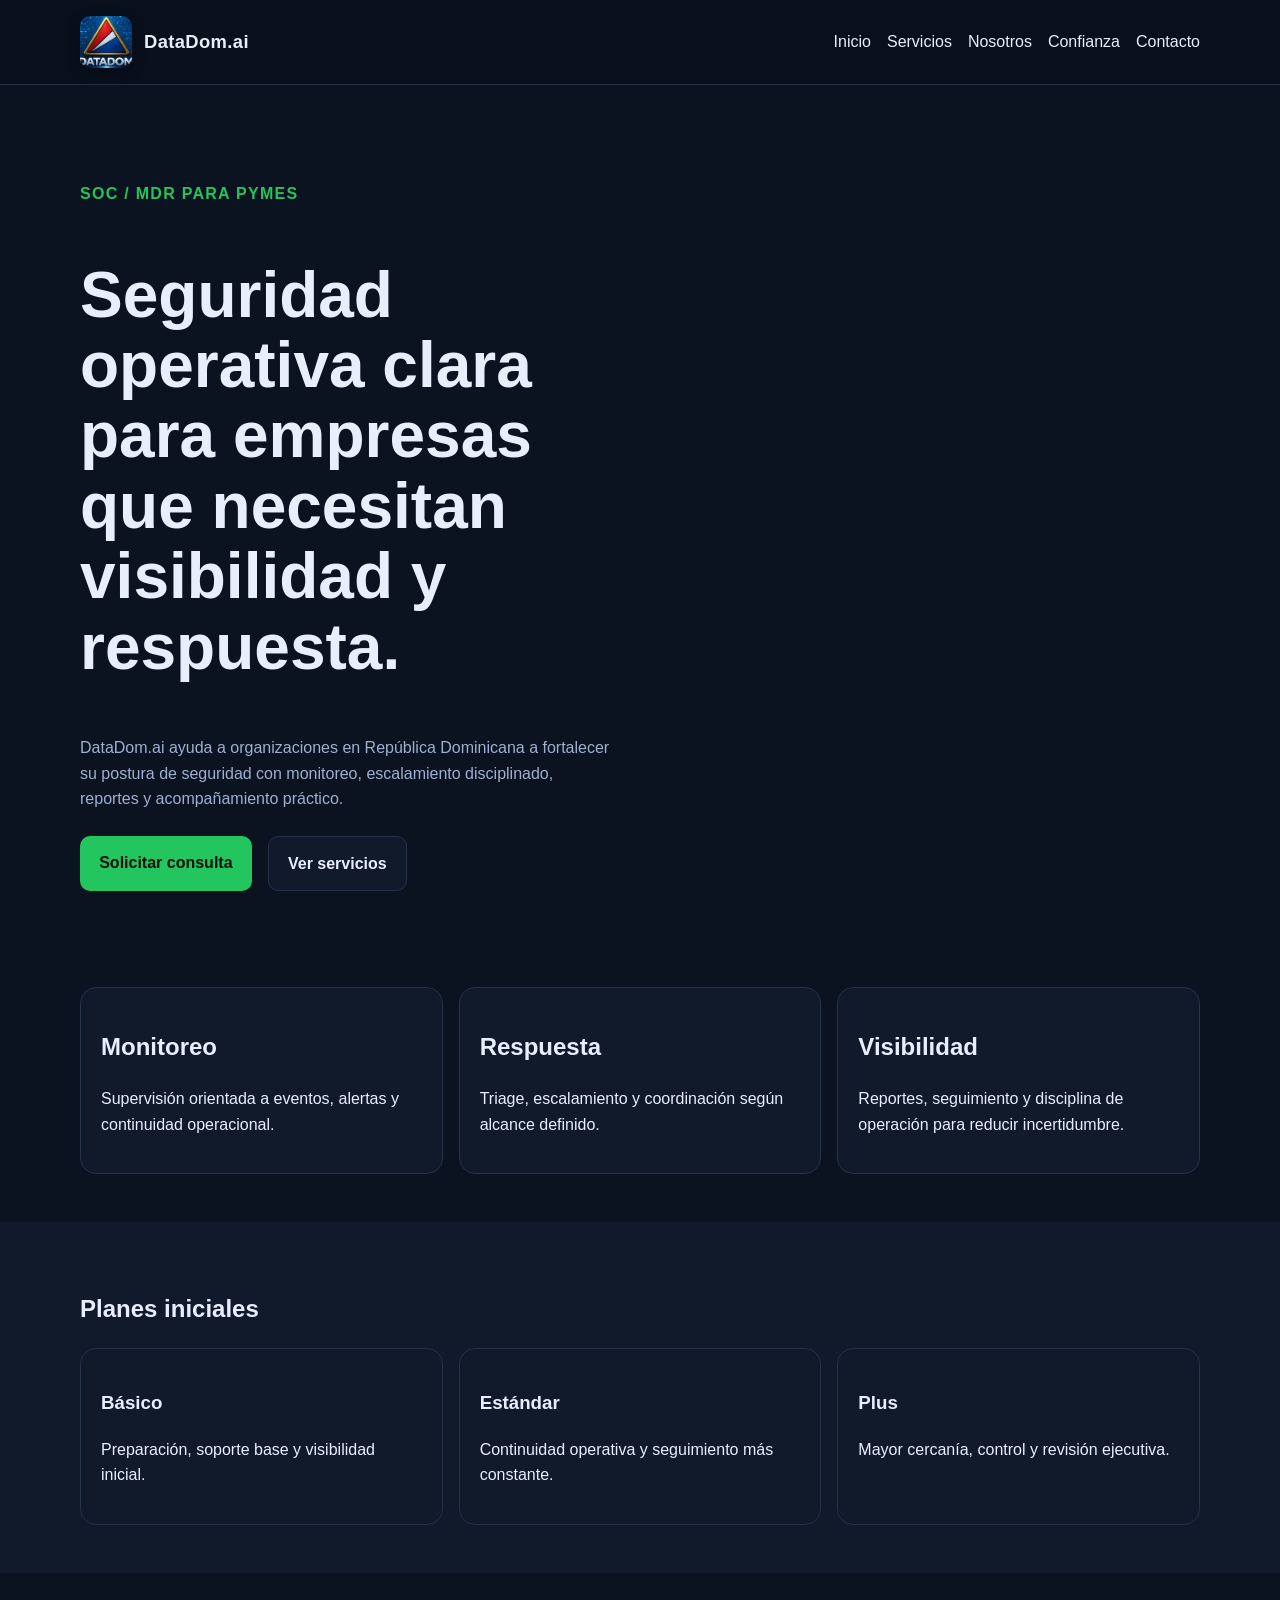
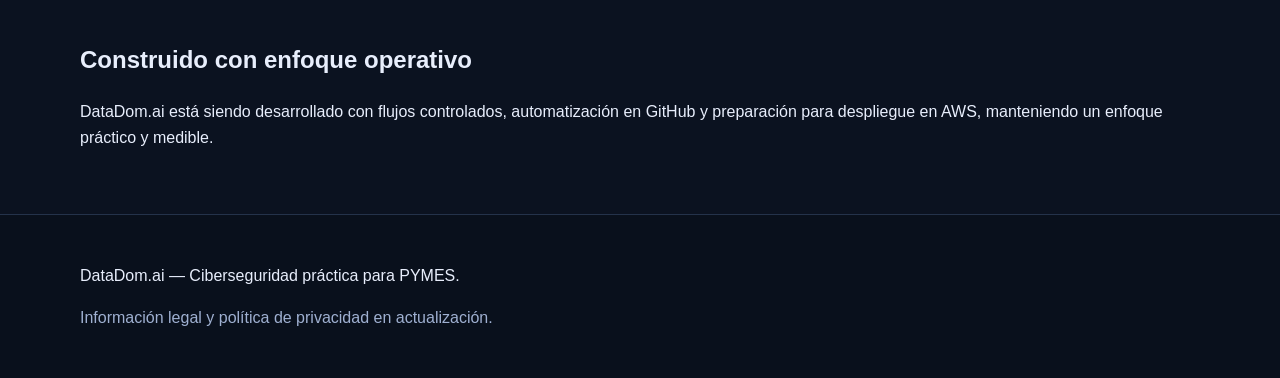
==== index.html @ 57d5d711 "feat: add DataDom branding assets" ====
﻿<!doctype html>
<html lang="es">
<head>
  <meta charset="utf-8">
  <meta name="viewport" content="width=device-width, initial-scale=1">
  <title>DataDom.ai | SOC y MDR para PYMES en República Dominicana</title>
  <meta name="description" content="DataDom.ai ayuda a PYMES en República Dominicana con monitoreo, respuesta, visibilidad y acompañamiento práctico en ciberseguridad.">
  <link rel="stylesheet" href="./assets/css/style.css">
  <link rel="icon" type="image/x-icon" href="./assets/img/favicon.ico">
  <link rel="icon" type="image/png" sizes="32x32" href="./assets/img/favicon-32x32.png">
  <link rel="apple-touch-icon" href="./assets/img/apple-touch-icon.png">
</head>
<body>
  <header class="site-header">
    <div class="container nav">
      <a class="brand-wrap" href="./index.html"><img src="./assets/img/datadom-logo.png" alt="DataDom logo" class="brand-logo"><span class="brand-text">DataDom.ai</span></a>
      <nav>
        <a href="./index.html">Inicio</a>
        <a href="./services.html">Servicios</a>
        <a href="./about.html">Nosotros</a>
        <a href="./trust.html">Confianza</a>
        <a href="./contact.html">Contacto</a>
      </nav>
    </div>
  </header>

  <main>
    <section class="hero">
      <div class="container">
        <p class="eyebrow">SOC / MDR para PYMES</p>
        <h1>Seguridad operativa clara para empresas que necesitan visibilidad y respuesta.</h1>
        <p class="lead">DataDom.ai ayuda a organizaciones en República Dominicana a fortalecer su postura de seguridad con monitoreo, escalamiento disciplinado, reportes y acompañamiento práctico.</p>
        <div class="cta-row">
          <a class="btn btn-primary" href="./contact.html">Solicitar consulta</a>
          <a class="btn btn-secondary" href="./services.html">Ver servicios</a>
        </div>
      </div>
    </section>

    <section class="section">
      <div class="container grid-3">
        <div class="card">
          <h2>Monitoreo</h2>
          <p>Supervisión orientada a eventos, alertas y continuidad operacional.</p>
        </div>
        <div class="card">
          <h2>Respuesta</h2>
          <p>Triage, escalamiento y coordinación según alcance definido.</p>
        </div>
        <div class="card">
          <h2>Visibilidad</h2>
          <p>Reportes, seguimiento y disciplina de operación para reducir incertidumbre.</p>
        </div>
      </div>
    </section>

    <section class="section alt">
      <div class="container">
        <h2>Planes iniciales</h2>
        <div class="grid-3">
          <div class="card">
            <h3>Básico</h3>
            <p>Preparación, soporte base y visibilidad inicial.</p>
          </div>
          <div class="card">
            <h3>Estándar</h3>
            <p>Continuidad operativa y seguimiento más constante.</p>
          </div>
          <div class="card">
            <h3>Plus</h3>
            <p>Mayor cercanía, control y revisión ejecutiva.</p>
          </div>
        </div>
      </div>
    </section>

    <section class="section">
      <div class="container">
        <h2>Construido con enfoque operativo</h2>
        <p>DataDom.ai está siendo desarrollado con flujos controlados, automatización en GitHub y preparación para despliegue en AWS, manteniendo un enfoque práctico y medible.</p>
      </div>
    </section>
  </main>

  <footer class="site-footer">
    <div class="container">
      <p>DataDom.ai — Ciberseguridad práctica para PYMES.</p>
      <p class="muted">Información legal y política de privacidad en actualización.</p>
    </div>
  </footer>
</body>
</html>
---- assets/css/style.css ----
﻿:root {
  --bg: #0b1220;
  --surface: #111a2b;
  --surface-2: #162238;
  --text: #e8eefc;
  --muted: #9fb0d1;
  --primary: #22c55e;
  --primary-dark: #16a34a;
  --border: #24324a;
  --max: 1120px;
}

* { box-sizing: border-box; }
body {
  margin: 0;
  font-family: Segoe UI, Arial, sans-serif;
  background: var(--bg);
  color: var(--text);
  line-height: 1.6;
}
a { color: inherit; text-decoration: none; }
.container { width: min(100% - 2rem, var(--max)); margin: 0 auto; }
.site-header, .site-footer { background: #09101c; border-bottom: 1px solid var(--border); }
.site-footer { border-top: 1px solid var(--border); border-bottom: 0; padding: 2rem 0; }
.nav {
  display: flex;
  justify-content: space-between;
  align-items: center;
  padding: 1rem 0;
  gap: 1rem;
}
.nav nav { display: flex; gap: 1rem; flex-wrap: wrap; }
.brand { font-weight: 700; font-size: 1.2rem; }
.hero { padding: 5rem 0 3rem; }
.eyebrow { color: var(--primary); font-weight: 700; text-transform: uppercase; letter-spacing: .08em; }
h1 { font-size: clamp(2rem, 5vw, 4rem); line-height: 1.1; max-width: 14ch; }
.lead { max-width: 60ch; color: var(--muted); }
.section { padding: 3rem 0; }
.alt { background: var(--surface); }
.grid-3 {
  display: grid;
  grid-template-columns: repeat(3, minmax(0, 1fr));
  gap: 1rem;
}
.card {
  background: var(--surface);
  border: 1px solid var(--border);
  border-radius: 16px;
  padding: 1.25rem;
}
.cta-row { display: flex; gap: 1rem; margin-top: 1.5rem; flex-wrap: wrap; }
.btn {
  display: inline-block;
  padding: .85rem 1.2rem;
  border-radius: 10px;
  font-weight: 600;
}
.btn-primary { background: var(--primary); color: #08110a; }
.btn-primary:hover { background: var(--primary-dark); }
.btn-secondary { border: 1px solid var(--border); background: var(--surface); }
.muted { color: var(--muted); }

@media (max-width: 800px) {
  .grid-3 { grid-template-columns: 1fr; }
  .nav { flex-direction: column; align-items: flex-start; }
}

.brand-wrap {
  display: flex;
  align-items: center;
  gap: .75rem;
}

.brand-logo {
  width: 52px;
  height: 52px;
  object-fit: cover;
  border-radius: 10px;
  box-shadow: 0 4px 14px rgba(0,0,0,.25);
}

.brand-text {
  font-weight: 800;
  font-size: 1.15rem;
  letter-spacing: .02em;
}
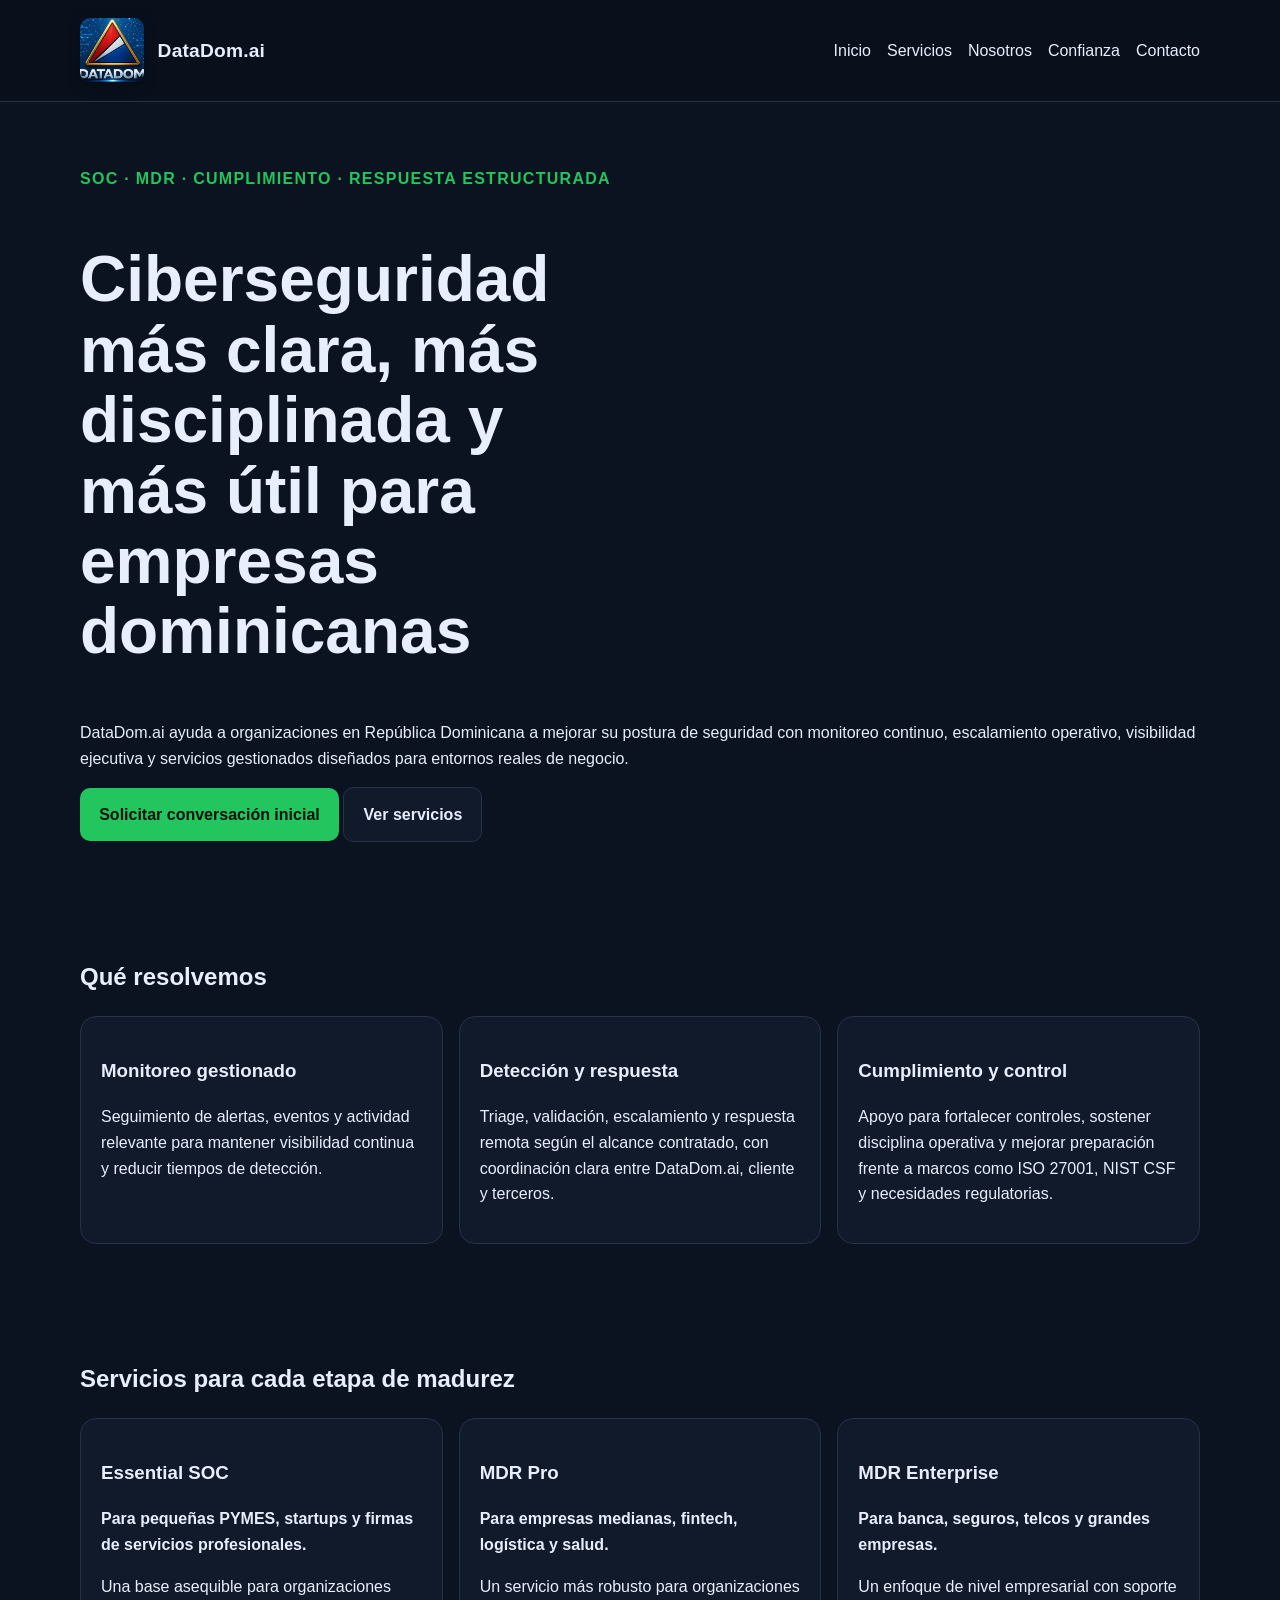
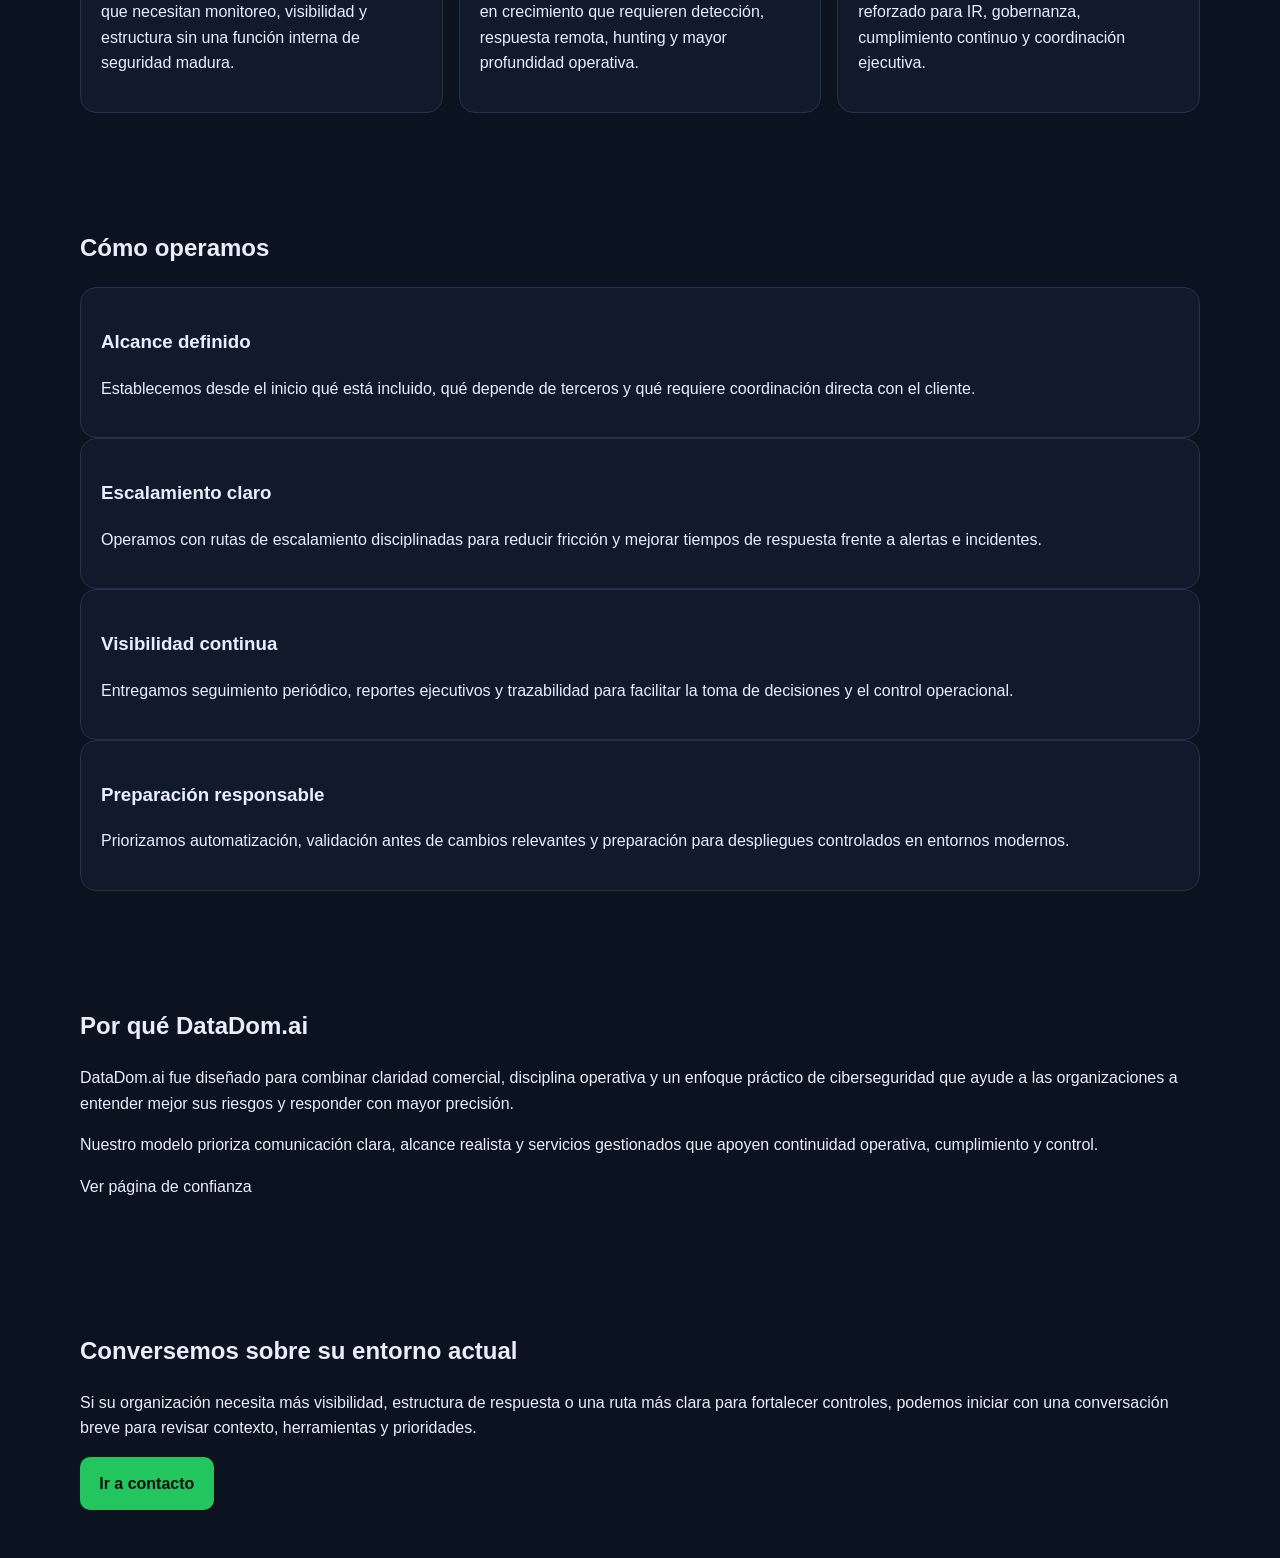
==== commit 5c62c7be: "content: reorganize home page for conversion" ====
--- a/index.html
+++ b/index.html
@@ -1,19 +1,22 @@
-﻿<!doctype html>
+﻿<!DOCTYPE html>
 <html lang="es">
 <head>
-  <meta charset="utf-8">
-  <meta name="viewport" content="width=device-width, initial-scale=1">
-  <title>DataDom.ai | SOC y MDR para PYMES en República Dominicana</title>
-  <meta name="description" content="DataDom.ai ayuda a PYMES en República Dominicana con monitoreo, respuesta, visibilidad y acompañamiento práctico en ciberseguridad.">
-  <link rel="stylesheet" href="./assets/css/style.css">
-  <link rel="icon" type="image/x-icon" href="./assets/img/favicon.ico">
-  <link rel="icon" type="image/png" sizes="32x32" href="./assets/img/favicon-32x32.png">
-  <link rel="apple-touch-icon" href="./assets/img/apple-touch-icon.png">
+  <meta charset="UTF-8" />
+  <meta name="viewport" content="width=device-width, initial-scale=1.0" />
+  <title>DataDom.ai | SOC y MDR para empresas en República Dominicana</title>
+  <meta name="description" content="DataDom.ai ofrece servicios gestionados de ciberseguridad para organizaciones en República Dominicana: monitoreo, MDR, cumplimiento y respuesta estructurada." />
+  <link rel="stylesheet" href="./assets/css/style.css" />
+  <link rel="icon" type="image/x-icon" href="./assets/img/favicon.ico" />
+  <link rel="icon" type="image/png" sizes="32x32" href="./assets/img/favicon-32x32.png" />
+  <link rel="apple-touch-icon" href="./assets/img/apple-touch-icon.png" />
 </head>
 <body>
   <header class="site-header">
     <div class="container nav">
-      <a class="brand-wrap" href="./index.html"><img src="./assets/img/datadom-logo.png" alt="DataDom logo" class="brand-logo"><span class="brand-text">DataDom.ai</span></a>
+      <a class="brand-wrap" href="./index.html">
+        <img src="./assets/img/datadom-logo.png" alt="DataDom.ai logo" class="brand-logo" />
+        <span class="brand-text">DataDom.ai</span>
+      </a>
       <nav>
         <a href="./index.html">Inicio</a>
         <a href="./services.html">Servicios</a>
@@ -25,71 +28,155 @@
   </header>
 
   <main>
-    <section class="hero">
+    <section class="section hero">
       <div class="container">
-        <p class="eyebrow">SOC / MDR para PYMES</p>
-        <h1>Seguridad operativa clara para empresas que necesitan visibilidad y respuesta.</h1>
-        <p class="lead">DataDom.ai ayuda a organizaciones en República Dominicana a fortalecer su postura de seguridad con monitoreo, escalamiento disciplinado, reportes y acompañamiento práctico.</p>
-        <div class="cta-row">
-          <a class="btn btn-primary" href="./contact.html">Solicitar consulta</a>
+        <p class="eyebrow">SOC · MDR · Cumplimiento · Respuesta estructurada</p>
+        <h1>Ciberseguridad más clara, más disciplinada y más útil para empresas dominicanas</h1>
+        <p class="hero-copy">
+          DataDom.ai ayuda a organizaciones en República Dominicana a mejorar su postura de seguridad
+          con monitoreo continuo, escalamiento operativo, visibilidad ejecutiva y servicios gestionados
+          diseñados para entornos reales de negocio.
+        </p>
+        <div class="hero-actions">
+          <a class="btn btn-primary" href="./contact.html">Solicitar conversación inicial</a>
           <a class="btn btn-secondary" href="./services.html">Ver servicios</a>
         </div>
       </div>
     </section>
 
     <section class="section">
-      <div class="container grid-3">
-        <div class="card">
-          <h2>Monitoreo</h2>
-          <p>Supervisión orientada a eventos, alertas y continuidad operacional.</p>
-        </div>
-        <div class="card">
-          <h2>Respuesta</h2>
-          <p>Triage, escalamiento y coordinación según alcance definido.</p>
-        </div>
-        <div class="card">
-          <h2>Visibilidad</h2>
-          <p>Reportes, seguimiento y disciplina de operación para reducir incertidumbre.</p>
+      <div class="container">
+        <h2>Qué resolvemos</h2>
+        <div class="grid-3">
+          <article class="card">
+            <h3>Monitoreo gestionado</h3>
+            <p>
+              Seguimiento de alertas, eventos y actividad relevante para mantener visibilidad
+              continua y reducir tiempos de detección.
+            </p>
+          </article>
+
+          <article class="card">
+            <h3>Detección y respuesta</h3>
+            <p>
+              Triage, validación, escalamiento y respuesta remota según el alcance contratado,
+              con coordinación clara entre DataDom.ai, cliente y terceros.
+            </p>
+          </article>
+
+          <article class="card">
+            <h3>Cumplimiento y control</h3>
+            <p>
+              Apoyo para fortalecer controles, sostener disciplina operativa y mejorar preparación
+              frente a marcos como ISO 27001, NIST CSF y necesidades regulatorias.
+            </p>
+          </article>
         </div>
       </div>
     </section>
 
-    <section class="section alt">
+    <section class="section section-alt">
       <div class="container">
-        <h2>Planes iniciales</h2>
+        <h2>Servicios para cada etapa de madurez</h2>
         <div class="grid-3">
-          <div class="card">
-            <h3>Básico</h3>
-            <p>Preparación, soporte base y visibilidad inicial.</p>
-          </div>
-          <div class="card">
-            <h3>Estándar</h3>
-            <p>Continuidad operativa y seguimiento más constante.</p>
-          </div>
-          <div class="card">
-            <h3>Plus</h3>
-            <p>Mayor cercanía, control y revisión ejecutiva.</p>
-          </div>
+          <article class="card">
+            <h3>Essential SOC</h3>
+            <p><strong>Para pequeñas PYMES, startups y firmas de servicios profesionales.</strong></p>
+            <p>
+              Una base asequible para organizaciones que necesitan monitoreo, visibilidad y
+              estructura sin una función interna de seguridad madura.
+            </p>
+          </article>
+
+          <article class="card featured">
+            <h3>MDR Pro</h3>
+            <p><strong>Para empresas medianas, fintech, logística y salud.</strong></p>
+            <p>
+              Un servicio más robusto para organizaciones en crecimiento que requieren detección,
+              respuesta remota, hunting y mayor profundidad operativa.
+            </p>
+          </article>
+
+          <article class="card">
+            <h3>MDR Enterprise</h3>
+            <p><strong>Para banca, seguros, telcos y grandes empresas.</strong></p>
+            <p>
+              Un enfoque de nivel empresarial con soporte reforzado para IR, gobernanza,
+              cumplimiento continuo y coordinación ejecutiva.
+            </p>
+          </article>
         </div>
       </div>
     </section>
 
     <section class="section">
       <div class="container">
-        <h2>Construido con enfoque operativo</h2>
-        <p>DataDom.ai está siendo desarrollado con flujos controlados, automatización en GitHub y preparación para despliegue en AWS, manteniendo un enfoque práctico y medible.</p>
+        <h2>Cómo operamos</h2>
+        <div class="grid-2">
+          <article class="card">
+            <h3>Alcance definido</h3>
+            <p>
+              Establecemos desde el inicio qué está incluido, qué depende de terceros y qué requiere
+              coordinación directa con el cliente.
+            </p>
+          </article>
+
+          <article class="card">
+            <h3>Escalamiento claro</h3>
+            <p>
+              Operamos con rutas de escalamiento disciplinadas para reducir fricción y mejorar tiempos
+              de respuesta frente a alertas e incidentes.
+            </p>
+          </article>
+
+          <article class="card">
+            <h3>Visibilidad continua</h3>
+            <p>
+              Entregamos seguimiento periódico, reportes ejecutivos y trazabilidad para facilitar la
+              toma de decisiones y el control operacional.
+            </p>
+          </article>
+
+          <article class="card">
+            <h3>Preparación responsable</h3>
+            <p>
+              Priorizamos automatización, validación antes de cambios relevantes y preparación para
+              despliegues controlados en entornos modernos.
+            </p>
+          </article>
+        </div>
+      </div>
+    </section>
+
+    <section class="section section-alt">
+      <div class="container">
+        <h2>Por qué DataDom.ai</h2>
+        <p>
+          DataDom.ai fue diseñado para combinar claridad comercial, disciplina operativa y un enfoque
+          práctico de ciberseguridad que ayude a las organizaciones a entender mejor sus riesgos y
+          responder con mayor precisión.
+        </p>
+        <p>
+          Nuestro modelo prioriza comunicación clara, alcance realista y servicios gestionados que
+          apoyen continuidad operativa, cumplimiento y control.
+        </p>
+        <p>
+          <a class="text-link" href="./trust.html">Ver página de confianza</a>
+        </p>
+      </div>
+    </section>
+
+    <section class="section cta-section">
+      <div class="container">
+        <h2>Conversemos sobre su entorno actual</h2>
+        <p>
+          Si su organización necesita más visibilidad, estructura de respuesta o una ruta más clara
+          para fortalecer controles, podemos iniciar con una conversación breve para revisar contexto,
+          herramientas y prioridades.
+        </p>
+        <a class="btn btn-primary" href="./contact.html">Ir a contacto</a>
       </div>
     </section>
   </main>
-
-  <footer class="site-footer">
-    <div class="container">
-      <p>DataDom.ai — Ciberseguridad práctica para PYMES.</p>
-      <p class="muted">Información legal y política de privacidad en actualización.</p>
-    </div>
-  </footer>
 </body>
 </html>
-
-
-
--- a/assets/css/style.css
+++ b/assets/css/style.css
@@ -11,6 +11,7 @@
 }
 
 * { box-sizing: border-box; }
+
 body {
   margin: 0;
   font-family: Segoe UI, Arial, sans-serif;
@@ -18,69 +19,159 @@
   color: var(--text);
   line-height: 1.6;
 }
+
 a { color: inherit; text-decoration: none; }
-.container { width: min(100% - 2rem, var(--max)); margin: 0 auto; }
-.site-header, .site-footer { background: #09101c; border-bottom: 1px solid var(--border); }
-.site-footer { border-top: 1px solid var(--border); border-bottom: 0; padding: 2rem 0; }
+
+.container {
+  width: min(100% - 2rem, var(--max));
+  margin: 0 auto;
+}
+
+.site-header,
+.site-footer {
+  background: #09101c;
+  border-bottom: 1px solid var(--border);
+}
+
+.site-footer {
+  border-top: 1px solid var(--border);
+  border-bottom: 0;
+  padding: 2rem 0;
+}
+
 .nav {
   display: flex;
   justify-content: space-between;
   align-items: center;
-  padding: 1rem 0;
+  padding: 1.15rem 0;
   gap: 1rem;
 }
-.nav nav { display: flex; gap: 1rem; flex-wrap: wrap; }
-.brand { font-weight: 700; font-size: 1.2rem; }
-.hero { padding: 5rem 0 3rem; }
-.eyebrow { color: var(--primary); font-weight: 700; text-transform: uppercase; letter-spacing: .08em; }
-h1 { font-size: clamp(2rem, 5vw, 4rem); line-height: 1.1; max-width: 14ch; }
-.lead { max-width: 60ch; color: var(--muted); }
-.section { padding: 3rem 0; }
-.alt { background: var(--surface); }
+
+.nav nav {
+  display: flex;
+  gap: 1rem;
+  flex-wrap: wrap;
+}
+
+.brand {
+  font-weight: 700;
+  font-size: 1.2rem;
+}
+
+.hero {
+  padding: 5rem 0 3rem;
+}
+
+.eyebrow {
+  color: var(--primary);
+  font-weight: 700;
+  text-transform: uppercase;
+  letter-spacing: .08em;
+}
+
+h1 {
+  font-size: clamp(2rem, 5vw, 4rem);
+  line-height: 1.1;
+  max-width: 14ch;
+}
+
+.lead {
+  max-width: 60ch;
+  color: var(--muted);
+}
+
+.section {
+  padding: 3rem 0;
+}
+
+.alt {
+  background: var(--surface);
+}
+
 .grid-3 {
   display: grid;
   grid-template-columns: repeat(3, minmax(0, 1fr));
   gap: 1rem;
 }
+
 .card {
   background: var(--surface);
   border: 1px solid var(--border);
   border-radius: 16px;
   padding: 1.25rem;
 }
-.cta-row { display: flex; gap: 1rem; margin-top: 1.5rem; flex-wrap: wrap; }
+
+.cta-row {
+  display: flex;
+  gap: 1rem;
+  margin-top: 1.5rem;
+  flex-wrap: wrap;
+}
+
 .btn {
   display: inline-block;
   padding: .85rem 1.2rem;
   border-radius: 10px;
   font-weight: 600;
 }
-.btn-primary { background: var(--primary); color: #08110a; }
-.btn-primary:hover { background: var(--primary-dark); }
-.btn-secondary { border: 1px solid var(--border); background: var(--surface); }
-.muted { color: var(--muted); }
 
-@media (max-width: 800px) {
-  .grid-3 { grid-template-columns: 1fr; }
-  .nav { flex-direction: column; align-items: flex-start; }
+.btn-primary {
+  background: var(--primary);
+  color: #08110a;
+}
+
+.btn-primary:hover {
+  background: var(--primary-dark);
+}
+
+.btn-secondary {
+  border: 1px solid var(--border);
+  background: var(--surface);
+}
+
+.muted {
+  color: var(--muted);
 }
 
 .brand-wrap {
   display: flex;
   align-items: center;
-  gap: .75rem;
+  gap: .85rem;
 }
 
 .brand-logo {
-  width: 52px;
-  height: 52px;
+  width: 64px;
+  height: 64px;
   object-fit: cover;
   border-radius: 10px;
   box-shadow: 0 4px 14px rgba(0,0,0,.25);
+  flex-shrink: 0;
 }
 
 .brand-text {
   font-weight: 800;
-  font-size: 1.15rem;
-  letter-spacing: .02em;
+  font-size: 1.2rem;
+  letter-spacing: .01em;
+  line-height: 1;
 }
+
+@media (max-width: 800px) {
+  .grid-3 {
+    grid-template-columns: 1fr;
+  }
+
+  .nav {
+    flex-direction: column;
+    align-items: flex-start;
+    padding: 1rem 0;
+  }
+
+  .brand-logo {
+    width: 56px;
+    height: 56px;
+  }
+
+  .brand-text {
+    font-size: 1.1rem;
+  }
+}
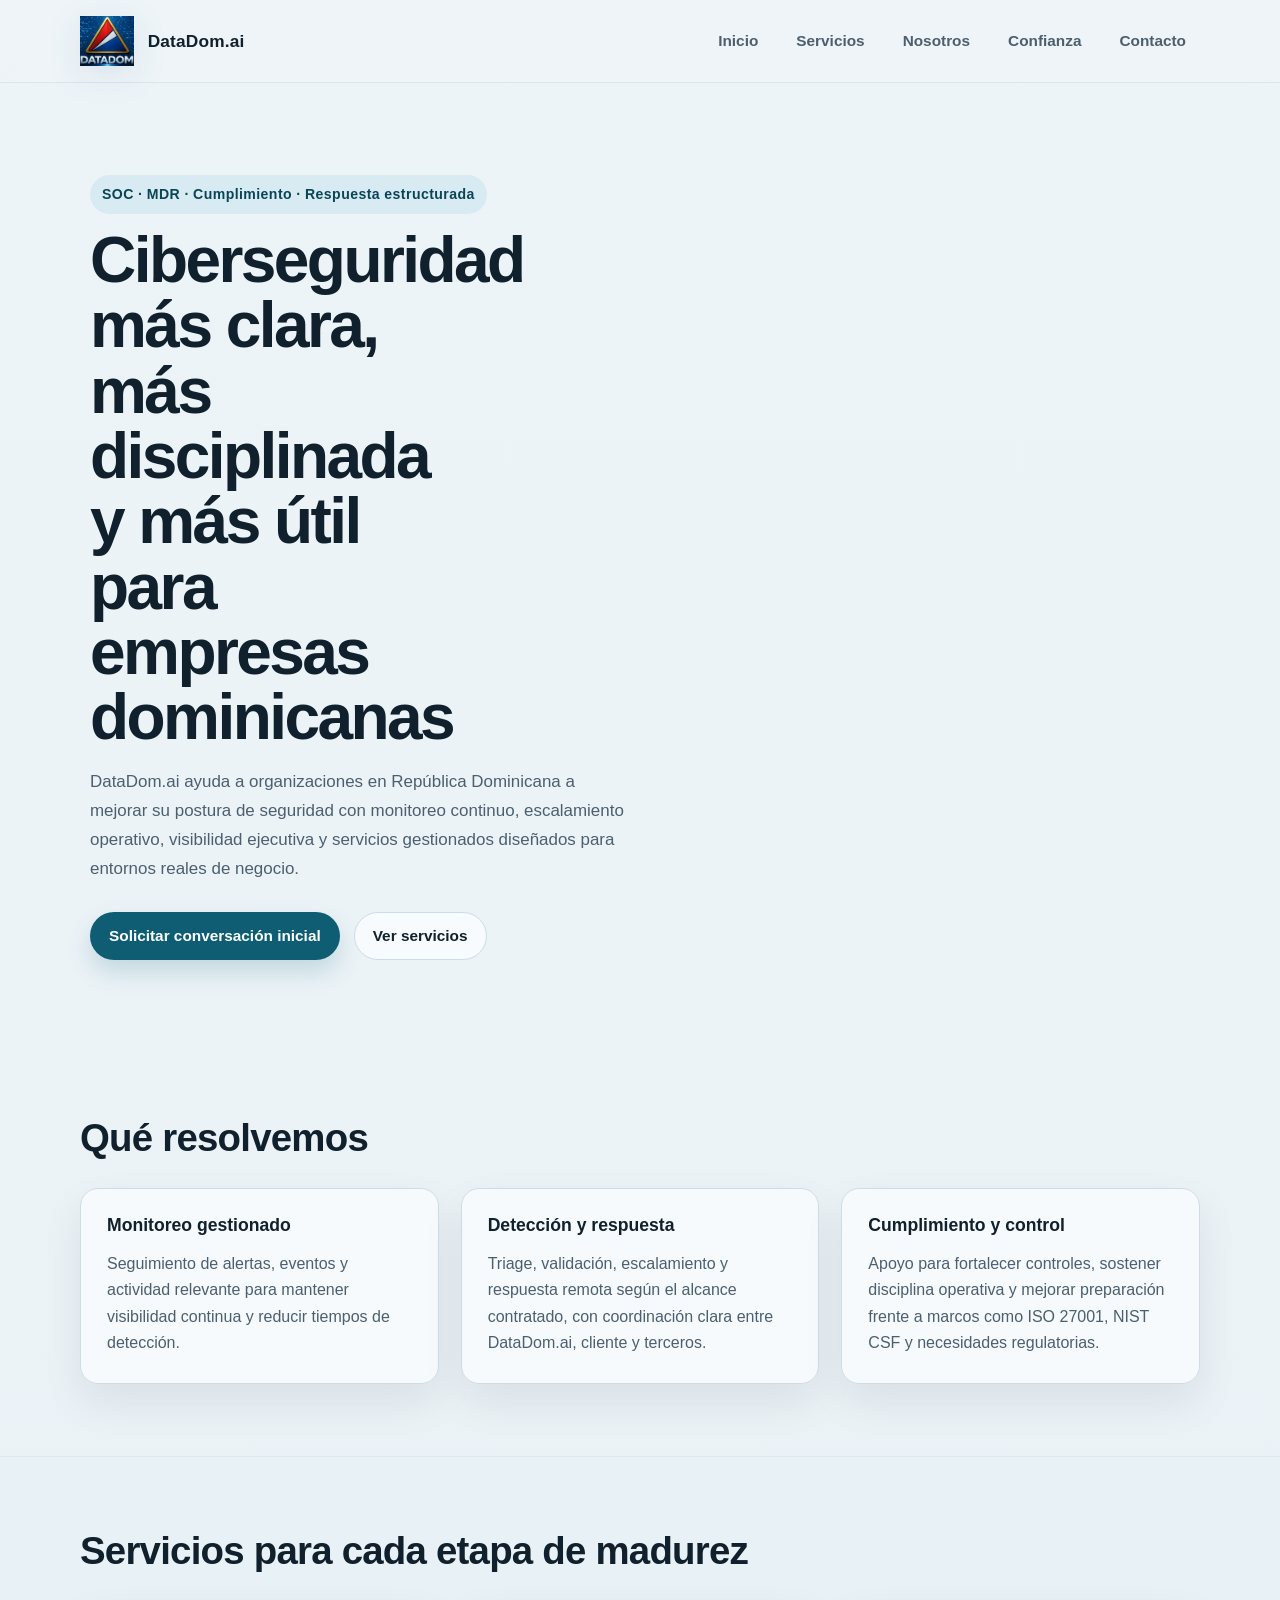
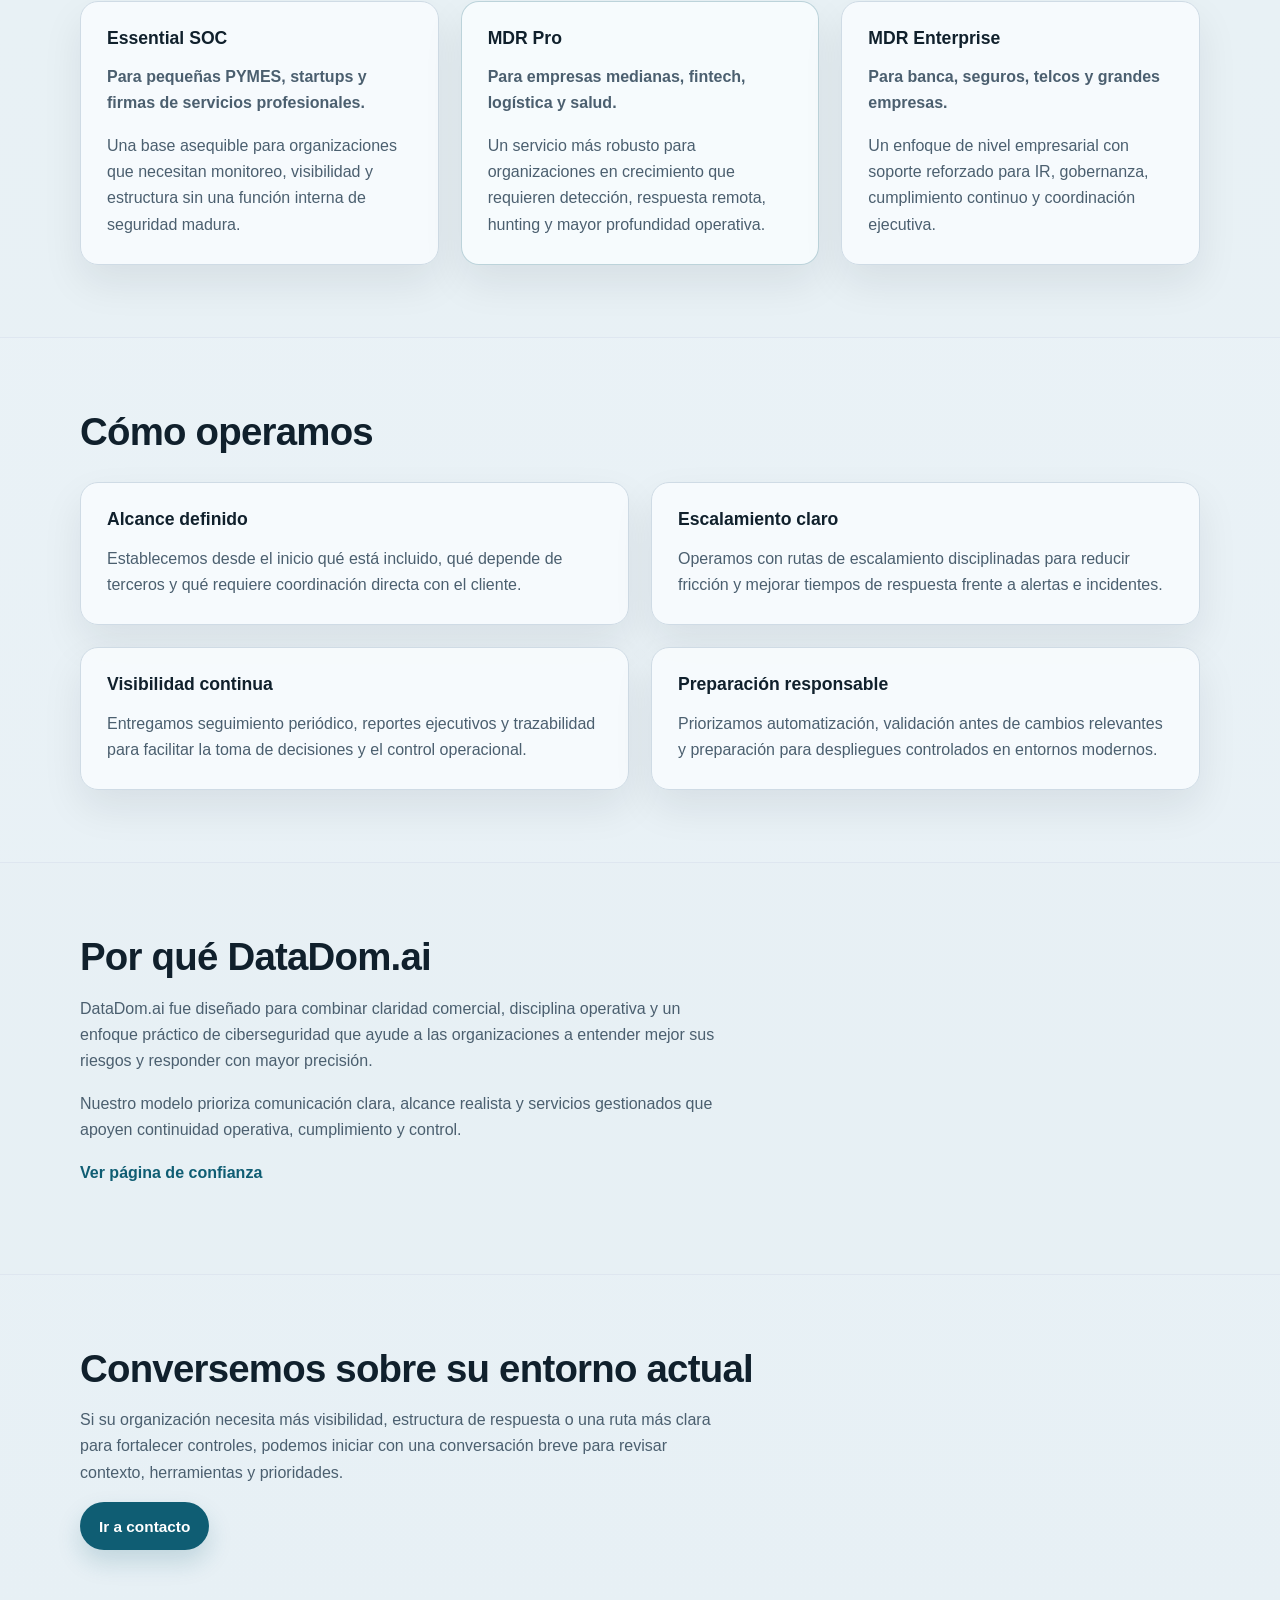
==== commit fe66db7c: "content: improve hero headline line break" ====
--- a/index.html
+++ b/index.html
@@ -31,7 +31,7 @@
     <section class="section hero">
       <div class="container">
         <p class="eyebrow">SOC · MDR · Cumplimiento · Respuesta estructurada</p>
-        <h1>Ciberseguridad más clara, más disciplinada y más útil para empresas dominicanas</h1>
+        <h1>Ciberseguridad más clara, más disciplinada<br>y más útil para empresas dominicanas</h1>
         <p class="hero-copy">
           DataDom.ai ayuda a organizaciones en República Dominicana a mejorar su postura de seguridad
           con monitoreo continuo, escalamiento operativo, visibilidad ejecutiva y servicios gestionados
@@ -180,3 +180,4 @@
   </main>
 </body>
 </html>
+
--- a/assets/css/style.css
+++ b/assets/css/style.css
@@ -1,177 +1,446 @@
 ﻿:root {
-  --bg: #0b1220;
-  --surface: #111a2b;
-  --surface-2: #162238;
-  --text: #e8eefc;
-  --muted: #9fb0d1;
-  --primary: #22c55e;
-  --primary-dark: #16a34a;
-  --border: #24324a;
-  --max: 1120px;
-}
-
-* { box-sizing: border-box; }
+  --bg: #f6f8fb;
+  --surface: #ffffff;
+  --surface-soft: #eef3f8;
+  --text: #0f172a;
+  --muted: #475569;
+  --line: #dbe3ee;
+  --primary: #0f5d73;
+  --primary-dark: #0a4556;
+  --accent: #d9eef4;
+  --shadow: 0 18px 40px rgba(15, 23, 42, 0.08);
+  --radius: 18px;
+  --radius-sm: 12px;
+  --container: 1120px;
+}
+
+*,
+*::before,
+*::after {
+  box-sizing: border-box;
+}
+
+html {
+  scroll-behavior: smooth;
+}
 
 body {
   margin: 0;
-  font-family: Segoe UI, Arial, sans-serif;
-  background: var(--bg);
-  color: var(--text);
-  line-height: 1.6;
-}
-
-a { color: inherit; text-decoration: none; }
+  font-family: "Segoe UI", Inter, Arial, sans-serif;
+  background: linear-gradient(180deg, #f8fbfd 0%, #f3f6fa 100%);
+  color: var(--text);
+  line-height: 1.65;
+}
+
+img {
+  max-width: 100%;
+  display: block;
+}
+
+a {
+  color: inherit;
+  text-decoration: none;
+}
 
 .container {
-  width: min(100% - 2rem, var(--max));
+  width: min(var(--container), calc(100% - 32px));
   margin: 0 auto;
 }
 
-.site-header,
-.site-footer {
-  background: #09101c;
-  border-bottom: 1px solid var(--border);
-}
-
-.site-footer {
-  border-top: 1px solid var(--border);
-  border-bottom: 0;
-  padding: 2rem 0;
+.section {
+  padding: 72px 0;
+}
+
+.section-alt {
+  background: rgba(255, 255, 255, 0.65);
+  border-top: 1px solid rgba(219, 227, 238, 0.7);
+  border-bottom: 1px solid rgba(219, 227, 238, 0.7);
+}
+
+.site-header {
+  position: sticky;
+  top: 0;
+  z-index: 50;
+  backdrop-filter: blur(12px);
+  background: rgba(246, 248, 251, 0.92);
+  border-bottom: 1px solid rgba(219, 227, 238, 0.9);
 }
 
 .nav {
+  min-height: 82px;
   display: flex;
+  align-items: center;
   justify-content: space-between;
+  gap: 24px;
+}
+
+.brand-wrap {
+  display: inline-flex;
   align-items: center;
-  padding: 1.15rem 0;
-  gap: 1rem;
-}
-
-.nav nav {
+  gap: 14px;
+  min-width: 0;
+}
+
+.brand-logo {
+  height: clamp(34px, 4vw, 48px);
+  width: auto;
+  max-width: 100%;
+  object-fit: contain;
+  filter: drop-shadow(0 6px 14px rgba(15, 93, 115, 0.10));
+}
+
+.brand-text {
+  font-size: 1.05rem;
+  font-weight: 700;
+  letter-spacing: 0.01em;
+  color: var(--text);
+}
+
+nav {
   display: flex;
-  gap: 1rem;
   flex-wrap: wrap;
-}
-
-.brand {
+  gap: 10px;
+  align-items: center;
+}
+
+nav a {
+  color: var(--muted);
+  font-size: 0.96rem;
+  font-weight: 600;
+  padding: 10px 14px;
+  border-radius: 999px;
+  transition: 0.2s ease;
+}
+
+nav a:hover {
+  background: var(--surface);
+  color: var(--text);
+}
+
+.hero {
+  padding-top: 88px;
+  padding-bottom: 88px;
+}
+
+.eyebrow {
+  display: inline-block;
+  margin-bottom: 14px;
+  padding: 8px 12px;
+  border-radius: 999px;
+  background: var(--accent);
+  color: var(--primary-dark);
+  font-size: 0.88rem;
   font-weight: 700;
-  font-size: 1.2rem;
-}
-
-.hero {
-  padding: 5rem 0 3rem;
-}
-
-.eyebrow {
+  letter-spacing: 0.03em;
+}
+
+h1,
+h2,
+h3 {
+  margin: 0 0 16px;
+  line-height: 1.15;
+  color: var(--text);
+}
+
+h1 {
+  max-width: 13ch;
+  font-size: clamp(2.3rem, 5vw, 4.4rem);
+  letter-spacing: -0.03em;
+}
+
+h2 {
+  font-size: clamp(1.7rem, 3vw, 2.5rem);
+  letter-spacing: -0.02em;
+}
+
+h3 {
+  font-size: 1.1rem;
+}
+
+p {
+  margin: 0 0 16px;
+  color: var(--muted);
+  max-width: 72ch;
+}
+
+.hero-copy {
+  font-size: 1.08rem;
+  max-width: 62ch;
+}
+
+.hero-actions {
+  display: flex;
+  flex-wrap: wrap;
+  gap: 14px;
+  margin-top: 28px;
+}
+
+.btn,
+.text-link {
+  transition: 0.2s ease;
+}
+
+.btn {
+  display: inline-flex;
+  align-items: center;
+  justify-content: center;
+  min-height: 48px;
+  padding: 0 18px;
+  border-radius: 999px;
+  font-weight: 700;
+  font-size: 0.96rem;
+  border: 1px solid transparent;
+}
+
+.btn-primary {
+  background: var(--primary);
+  color: #fff;
+  box-shadow: 0 12px 24px rgba(15, 93, 115, 0.18);
+}
+
+.btn-primary:hover {
+  background: var(--primary-dark);
+}
+
+.btn-secondary {
+  background: var(--surface);
+  color: var(--text);
+  border-color: var(--line);
+}
+
+.btn-secondary:hover {
+  background: var(--surface-soft);
+}
+
+.text-link {
   color: var(--primary);
   font-weight: 700;
-  text-transform: uppercase;
-  letter-spacing: .08em;
-}
-
-h1 {
-  font-size: clamp(2rem, 5vw, 4rem);
-  line-height: 1.1;
-  max-width: 14ch;
-}
-
-.lead {
-  max-width: 60ch;
-  color: var(--muted);
-}
-
-.section {
-  padding: 3rem 0;
-}
-
-.alt {
-  background: var(--surface);
-}
-
+}
+
+.text-link:hover {
+  color: var(--primary-dark);
+}
+
+.grid-2,
 .grid-3 {
   display: grid;
+  gap: 22px;
+  margin-top: 28px;
+}
+
+.grid-2 {
+  grid-template-columns: repeat(2, minmax(0, 1fr));
+}
+
+.grid-3 {
   grid-template-columns: repeat(3, minmax(0, 1fr));
-  gap: 1rem;
 }
 
 .card {
   background: var(--surface);
-  border: 1px solid var(--border);
-  border-radius: 16px;
-  padding: 1.25rem;
-}
-
-.cta-row {
-  display: flex;
-  gap: 1rem;
-  margin-top: 1.5rem;
-  flex-wrap: wrap;
-}
-
-.btn {
-  display: inline-block;
-  padding: .85rem 1.2rem;
-  border-radius: 10px;
-  font-weight: 600;
-}
-
-.btn-primary {
-  background: var(--primary);
-  color: #08110a;
-}
-
-.btn-primary:hover {
-  background: var(--primary-dark);
-}
-
-.btn-secondary {
-  border: 1px solid var(--border);
+  border: 1px solid var(--line);
+  border-radius: var(--radius);
+  padding: 26px;
+  box-shadow: var(--shadow);
+}
+
+.card p:last-child,
+.card ul:last-child {
+  margin-bottom: 0;
+}
+
+.card ul {
+  margin: 0;
+  padding-left: 18px;
+  color: var(--muted);
+}
+
+.card li + li {
+  margin-top: 10px;
+}
+
+.featured {
+  border-color: rgba(15, 93, 115, 0.25);
+  background: linear-gradient(180deg, #ffffff 0%, #f2f8fb 100%);
+}
+
+.cta-section {
+  text-align: left;
+}
+
+.founder-card {
+  display: grid;
+  grid-template-columns: 220px 1fr;
+  gap: 28px;
+  align-items: center;
   background: var(--surface);
-}
-
-.muted {
+  border: 1px solid var(--line);
+  border-radius: var(--radius);
+  padding: 28px;
+  box-shadow: var(--shadow);
+  margin-top: 24px;
+}
+
+.founder-photo {
+  width: 100%;
+  max-width: 220px;
+  height: 220px;
+  object-fit: cover;
+  border-radius: 20px;
+  border: 1px solid var(--line);
+  box-shadow: 0 14px 30px rgba(15, 23, 42, 0.12);
+}
+
+.founder-copy h3 {
+  margin-bottom: 8px;
+}
+
+.founder-copy p strong {
+  color: var(--primary-dark);
+}
+
+main ul {
   color: var(--muted);
 }
 
-.brand-wrap {
-  display: flex;
-  align-items: center;
-  gap: .85rem;
+main li {
+  margin-bottom: 8px;
+}
+
+@media (max-width: 980px) {
+  .grid-3 {
+    grid-template-columns: repeat(2, minmax(0, 1fr));
+  }
+
+  .founder-card {
+    grid-template-columns: 200px 1fr;
+  }
+
+  .founder-photo {
+    max-width: 200px;
+    height: 200px;
+  }
+}
+
+@media (max-width: 760px) {
+  .section {
+    padding: 56px 0;
+  }
+
+  .nav {
+    padding: 14px 0;
+    align-items: flex-start;
+    flex-direction: column;
+  }
+
+  nav {
+    width: 100%;
+  }
+
+  .grid-2,
+  .grid-3,
+  .founder-card {
+    grid-template-columns: 1fr;
+  }
+
+  .founder-photo {
+    max-width: 180px;
+    height: 180px;
+  }
+
+  h1 {
+    max-width: 100%;
+  }
+
+  .hero {
+    padding-top: 64px;
+    padding-bottom: 64px;
+  }
+
+  .card,
+  .founder-card {
+    padding: 22px;
+  }
+}
+
+/* visual override: recover previous background feel + improve hero typography */
+:root {
+  --bg: #eef4f8;
+  --surface: #f7fbfd;
+  --surface-soft: #e7f0f5;
+  --text: #10202c;
+  --muted: #4b5f6f;
+  --line: #cfdbe5;
+  --primary: #0f5d73;
+  --primary-dark: #0a4556;
+  --accent: #dceef5;
+}
+
+body {
+  background: linear-gradient(180deg, #edf4f8 0%, #e7f0f5 100%);
+  color: var(--text);
+}
+
+.section-alt {
+  background: rgba(231, 240, 245, 0.55);
+}
+
+.site-header {
+  background: rgba(238, 244, 248, 0.92);
+}
+
+.card,
+.founder-card {
+  background: rgba(247, 251, 253, 0.96);
+}
+
+.hero {
+  padding-top: 92px;
+  padding-bottom: 84px;
+}
+
+.hero .container {
+  max-width: 1100px;
+}
+
+.hero h1 {
+  max-width: 11ch;
+  font-size: clamp(2.4rem, 5vw, 4.6rem);
+  line-height: 1.02;
+  letter-spacing: -0.04em;
+  text-wrap: balance;
+  margin-bottom: 18px;
+}
+
+.hero-copy {
+  max-width: 58ch;
+  font-size: 1.06rem;
+  line-height: 1.7;
+}
+
+.eyebrow {
+  background: #d8ebf3;
+  color: #0a4556;
 }
 
 .brand-logo {
-  width: 64px;
-  height: 64px;
-  object-fit: cover;
-  border-radius: 10px;
-  box-shadow: 0 4px 14px rgba(0,0,0,.25);
-  flex-shrink: 0;
+  height: clamp(36px, 4vw, 50px);
+  filter: drop-shadow(0 8px 16px rgba(15, 93, 115, 0.10));
 }
 
 .brand-text {
-  font-weight: 800;
-  font-size: 1.2rem;
-  letter-spacing: .01em;
-  line-height: 1;
-}
-
-@media (max-width: 800px) {
-  .grid-3 {
-    grid-template-columns: 1fr;
-  }
-
-  .nav {
-    flex-direction: column;
-    align-items: flex-start;
-    padding: 1rem 0;
-  }
-
-  .brand-logo {
-    width: 56px;
-    height: 56px;
-  }
-
-  .brand-text {
-    font-size: 1.1rem;
-  }
-}+  font-size: 1.08rem;
+  letter-spacing: 0.01em;
+}
+
+@media (max-width: 760px) {
+  .hero h1 {
+    max-width: 100%;
+    font-size: clamp(2.2rem, 9vw, 3.2rem);
+    line-height: 1.04;
+  }
+
+  .hero-copy {
+    max-width: 100%;
+  }
+}
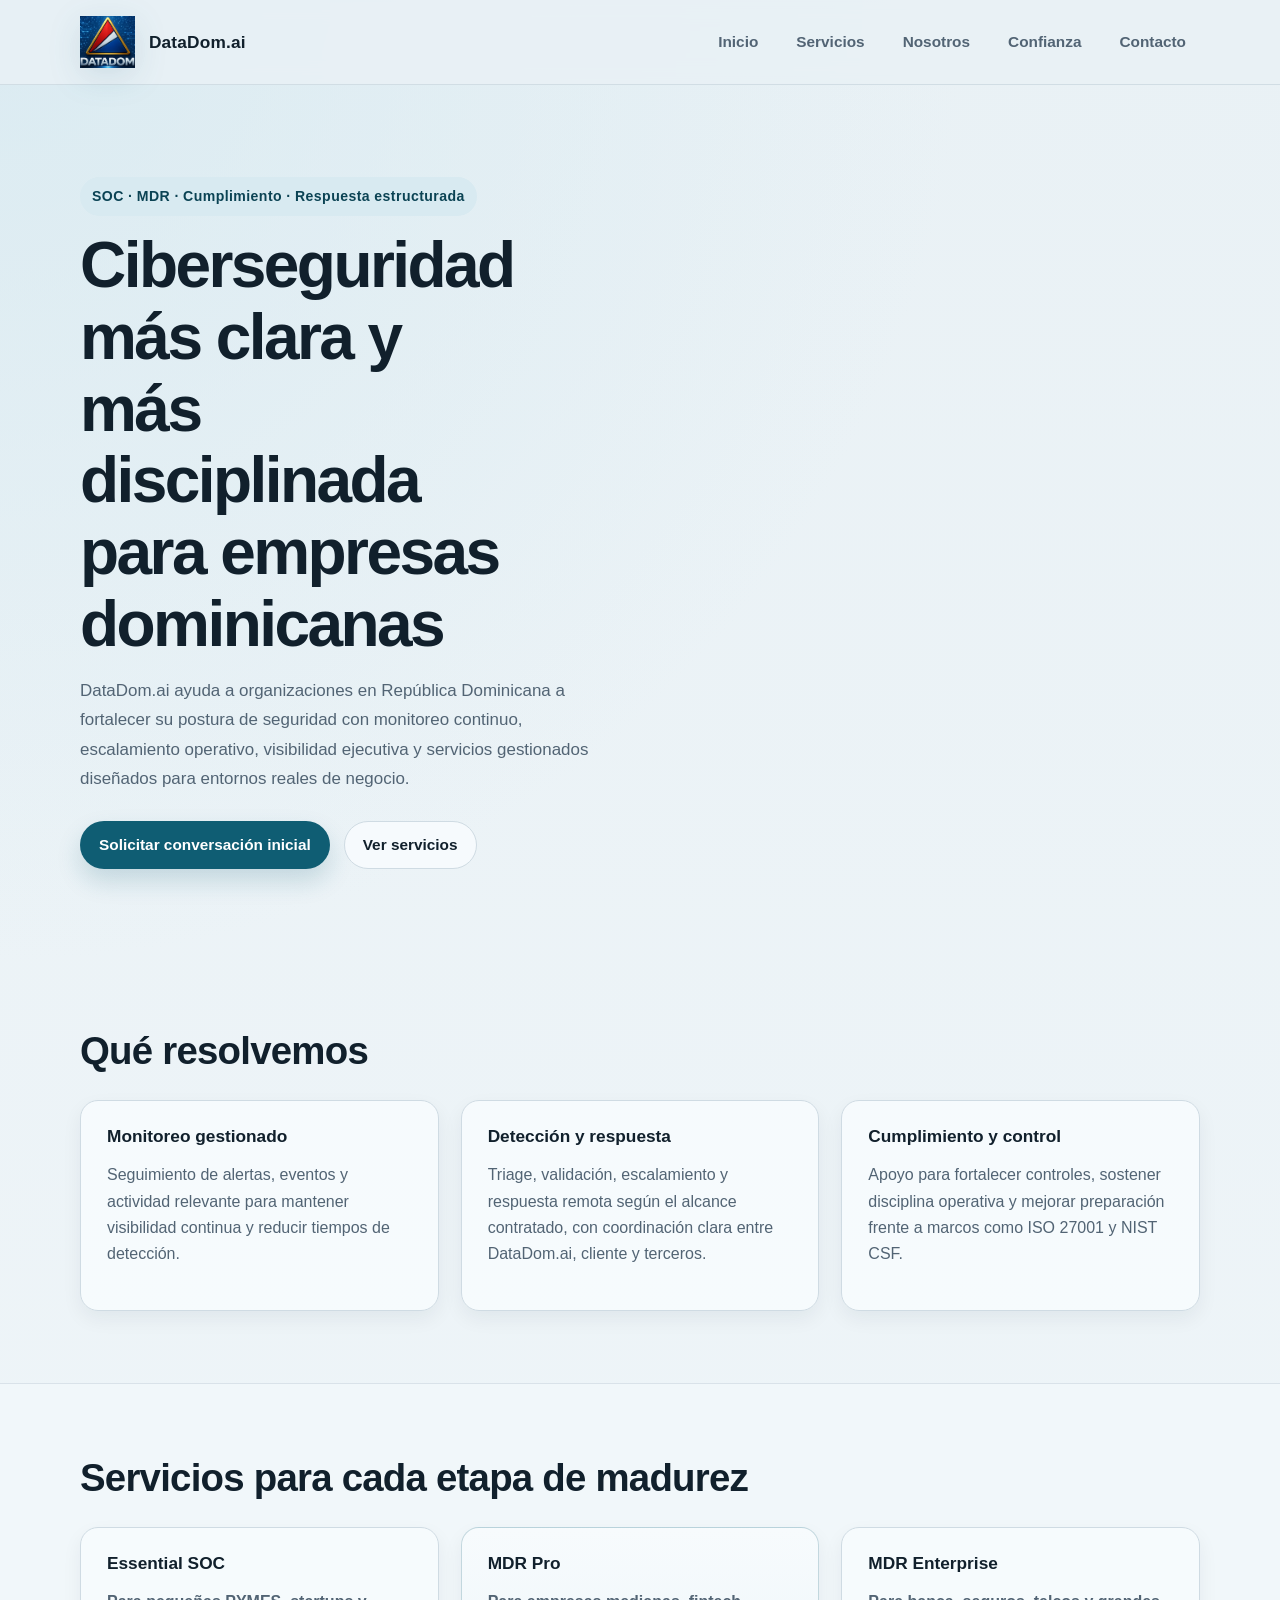
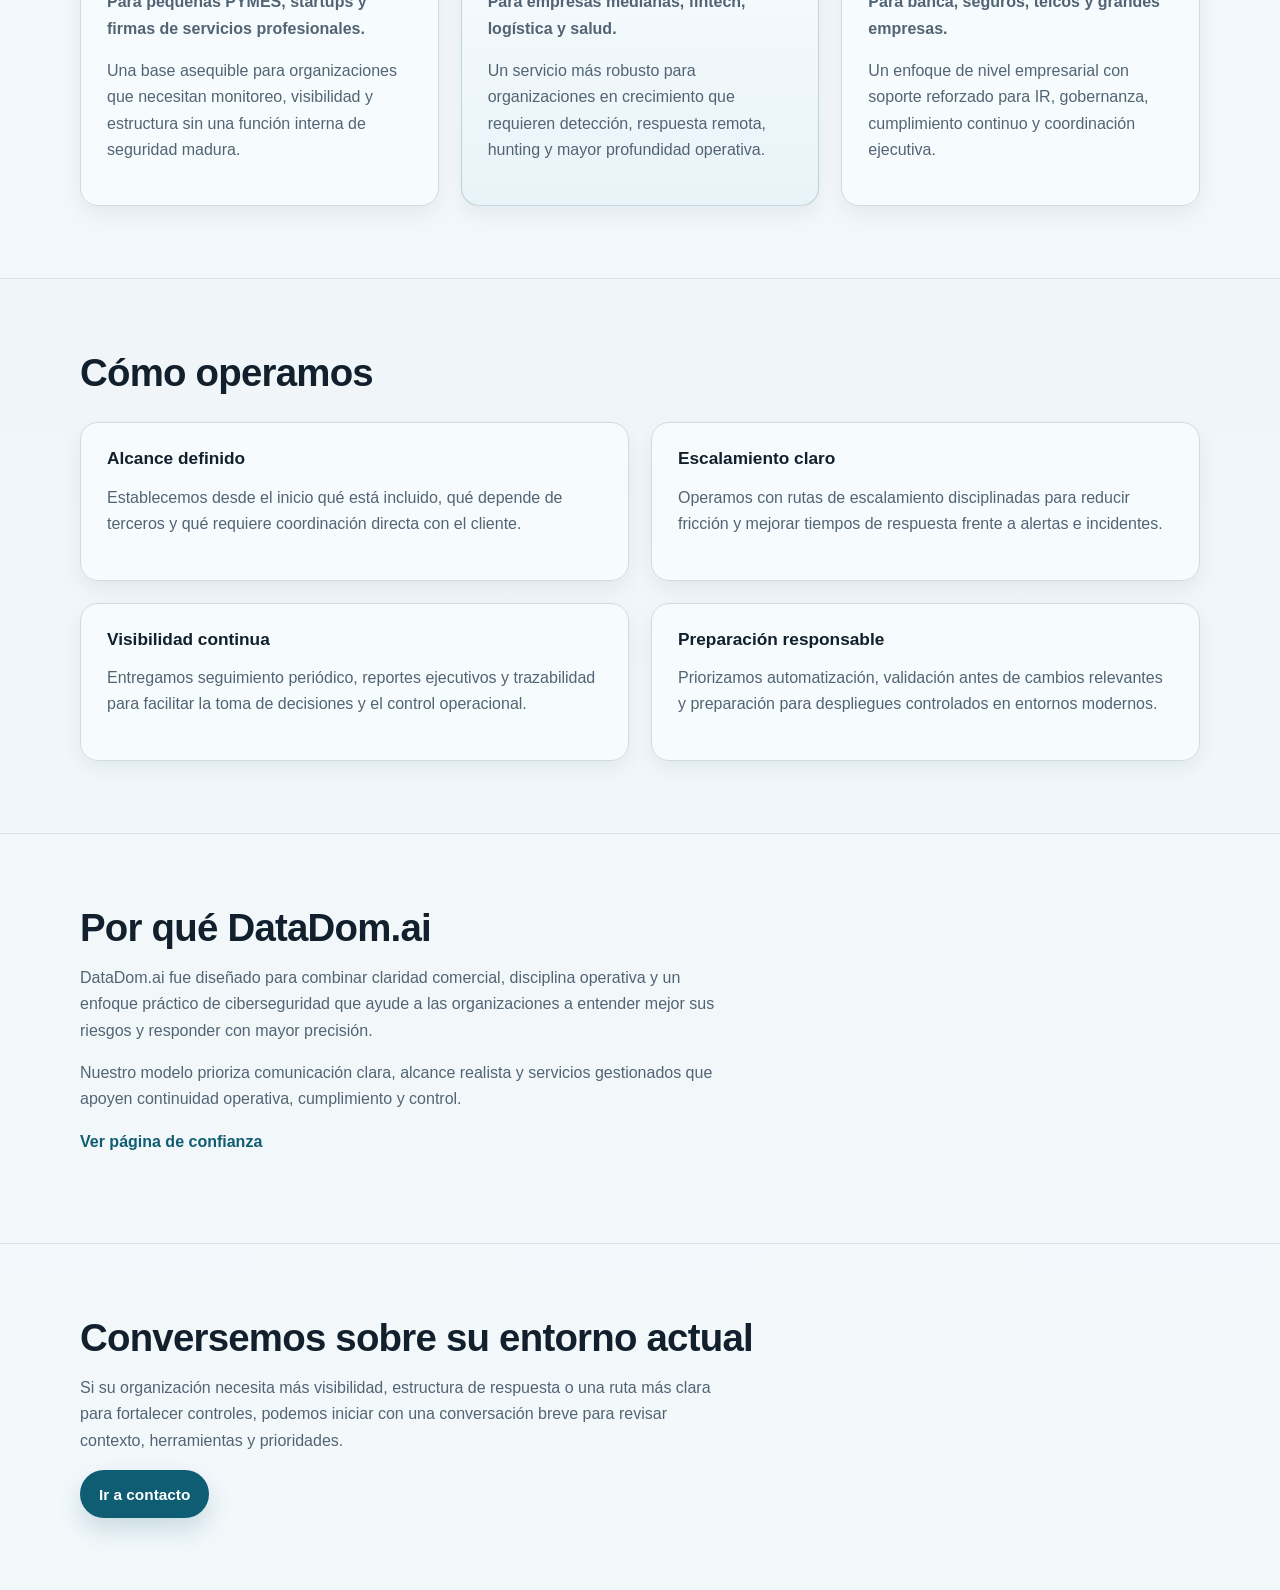
==== commit 5e8dbc98: "fix: unify site styling and repair navigation CTAs" ====
--- a/index.html
+++ b/index.html
@@ -31,9 +31,9 @@
     <section class="section hero">
       <div class="container">
         <p class="eyebrow">SOC · MDR · Cumplimiento · Respuesta estructurada</p>
-        <h1>Ciberseguridad más clara, más disciplinada<br>y más útil para empresas dominicanas</h1>
+        <h1>Ciberseguridad más clara y más disciplinada<br>para empresas dominicanas</h1>
         <p class="hero-copy">
-          DataDom.ai ayuda a organizaciones en República Dominicana a mejorar su postura de seguridad
+          DataDom.ai ayuda a organizaciones en República Dominicana a fortalecer su postura de seguridad
           con monitoreo continuo, escalamiento operativo, visibilidad ejecutiva y servicios gestionados
           diseñados para entornos reales de negocio.
         </p>
@@ -50,26 +50,15 @@
         <div class="grid-3">
           <article class="card">
             <h3>Monitoreo gestionado</h3>
-            <p>
-              Seguimiento de alertas, eventos y actividad relevante para mantener visibilidad
-              continua y reducir tiempos de detección.
-            </p>
+            <p>Seguimiento de alertas, eventos y actividad relevante para mantener visibilidad continua y reducir tiempos de detección.</p>
           </article>
-
           <article class="card">
             <h3>Detección y respuesta</h3>
-            <p>
-              Triage, validación, escalamiento y respuesta remota según el alcance contratado,
-              con coordinación clara entre DataDom.ai, cliente y terceros.
-            </p>
+            <p>Triage, validación, escalamiento y respuesta remota según el alcance contratado, con coordinación clara entre DataDom.ai, cliente y terceros.</p>
           </article>
-
           <article class="card">
             <h3>Cumplimiento y control</h3>
-            <p>
-              Apoyo para fortalecer controles, sostener disciplina operativa y mejorar preparación
-              frente a marcos como ISO 27001, NIST CSF y necesidades regulatorias.
-            </p>
+            <p>Apoyo para fortalecer controles, sostener disciplina operativa y mejorar preparación frente a marcos como ISO 27001 y NIST CSF.</p>
           </article>
         </div>
       </div>
@@ -82,28 +71,17 @@
           <article class="card">
             <h3>Essential SOC</h3>
             <p><strong>Para pequeñas PYMES, startups y firmas de servicios profesionales.</strong></p>
-            <p>
-              Una base asequible para organizaciones que necesitan monitoreo, visibilidad y
-              estructura sin una función interna de seguridad madura.
-            </p>
+            <p>Una base asequible para organizaciones que necesitan monitoreo, visibilidad y estructura sin una función interna de seguridad madura.</p>
           </article>
-
           <article class="card featured">
             <h3>MDR Pro</h3>
             <p><strong>Para empresas medianas, fintech, logística y salud.</strong></p>
-            <p>
-              Un servicio más robusto para organizaciones en crecimiento que requieren detección,
-              respuesta remota, hunting y mayor profundidad operativa.
-            </p>
+            <p>Un servicio más robusto para organizaciones en crecimiento que requieren detección, respuesta remota, hunting y mayor profundidad operativa.</p>
           </article>
-
           <article class="card">
             <h3>MDR Enterprise</h3>
             <p><strong>Para banca, seguros, telcos y grandes empresas.</strong></p>
-            <p>
-              Un enfoque de nivel empresarial con soporte reforzado para IR, gobernanza,
-              cumplimiento continuo y coordinación ejecutiva.
-            </p>
+            <p>Un enfoque de nivel empresarial con soporte reforzado para IR, gobernanza, cumplimiento continuo y coordinación ejecutiva.</p>
           </article>
         </div>
       </div>
@@ -115,34 +93,19 @@
         <div class="grid-2">
           <article class="card">
             <h3>Alcance definido</h3>
-            <p>
-              Establecemos desde el inicio qué está incluido, qué depende de terceros y qué requiere
-              coordinación directa con el cliente.
-            </p>
+            <p>Establecemos desde el inicio qué está incluido, qué depende de terceros y qué requiere coordinación directa con el cliente.</p>
           </article>
-
           <article class="card">
             <h3>Escalamiento claro</h3>
-            <p>
-              Operamos con rutas de escalamiento disciplinadas para reducir fricción y mejorar tiempos
-              de respuesta frente a alertas e incidentes.
-            </p>
+            <p>Operamos con rutas de escalamiento disciplinadas para reducir fricción y mejorar tiempos de respuesta frente a alertas e incidentes.</p>
           </article>
-
           <article class="card">
             <h3>Visibilidad continua</h3>
-            <p>
-              Entregamos seguimiento periódico, reportes ejecutivos y trazabilidad para facilitar la
-              toma de decisiones y el control operacional.
-            </p>
+            <p>Entregamos seguimiento periódico, reportes ejecutivos y trazabilidad para facilitar la toma de decisiones y el control operacional.</p>
           </article>
-
           <article class="card">
             <h3>Preparación responsable</h3>
-            <p>
-              Priorizamos automatización, validación antes de cambios relevantes y preparación para
-              despliegues controlados en entornos modernos.
-            </p>
+            <p>Priorizamos automatización, validación antes de cambios relevantes y preparación para despliegues controlados en entornos modernos.</p>
           </article>
         </div>
       </div>
@@ -151,33 +114,19 @@
     <section class="section section-alt">
       <div class="container">
         <h2>Por qué DataDom.ai</h2>
-        <p>
-          DataDom.ai fue diseñado para combinar claridad comercial, disciplina operativa y un enfoque
-          práctico de ciberseguridad que ayude a las organizaciones a entender mejor sus riesgos y
-          responder con mayor precisión.
-        </p>
-        <p>
-          Nuestro modelo prioriza comunicación clara, alcance realista y servicios gestionados que
-          apoyen continuidad operativa, cumplimiento y control.
-        </p>
-        <p>
-          <a class="text-link" href="./trust.html">Ver página de confianza</a>
-        </p>
+        <p>DataDom.ai fue diseñado para combinar claridad comercial, disciplina operativa y un enfoque práctico de ciberseguridad que ayude a las organizaciones a entender mejor sus riesgos y responder con mayor precisión.</p>
+        <p>Nuestro modelo prioriza comunicación clara, alcance realista y servicios gestionados que apoyen continuidad operativa, cumplimiento y control.</p>
+        <p><a class="text-link" href="./trust.html">Ver página de confianza</a></p>
       </div>
     </section>
 
     <section class="section cta-section">
       <div class="container">
         <h2>Conversemos sobre su entorno actual</h2>
-        <p>
-          Si su organización necesita más visibilidad, estructura de respuesta o una ruta más clara
-          para fortalecer controles, podemos iniciar con una conversación breve para revisar contexto,
-          herramientas y prioridades.
-        </p>
+        <p>Si su organización necesita más visibilidad, estructura de respuesta o una ruta más clara para fortalecer controles, podemos iniciar con una conversación breve para revisar contexto, herramientas y prioridades.</p>
         <a class="btn btn-primary" href="./contact.html">Ir a contacto</a>
       </div>
     </section>
   </main>
 </body>
 </html>
-
--- a/assets/css/style.css
+++ b/assets/css/style.css
@@ -1,22 +1,22 @@
 ﻿:root {
-  --bg: #f6f8fb;
-  --surface: #ffffff;
-  --surface-soft: #eef3f8;
-  --text: #0f172a;
-  --muted: #475569;
-  --line: #dbe3ee;
+  --bg: #e9f1f5;
+  --bg-soft: #f3f8fb;
+  --surface: #f7fbfd;
+  --surface-2: #edf4f8;
+  --text: #11202c;
+  --muted: #526474;
+  --line: #cfdbe3;
   --primary: #0f5d73;
-  --primary-dark: #0a4556;
-  --accent: #d9eef4;
-  --shadow: 0 18px 40px rgba(15, 23, 42, 0.08);
+  --primary-dark: #0b4354;
+  --primary-soft: #d8eaf1;
+  --shadow-sm: 0 8px 20px rgba(15, 35, 52, 0.06);
+  --shadow-md: 0 20px 44px rgba(15, 35, 52, 0.10);
   --radius: 18px;
   --radius-sm: 12px;
   --container: 1120px;
 }
 
-*,
-*::before,
-*::after {
+* {
   box-sizing: border-box;
 }
 
@@ -26,9 +26,11 @@
 
 body {
   margin: 0;
-  font-family: "Segoe UI", Inter, Arial, sans-serif;
-  background: linear-gradient(180deg, #f8fbfd 0%, #f3f6fa 100%);
+  font-family: Inter, "Segoe UI", Arial, sans-serif;
   color: var(--text);
+  background:
+    radial-gradient(circle at top left, rgba(216,234,241,0.85), transparent 28%),
+    linear-gradient(180deg, var(--bg) 0%, var(--bg-soft) 100%);
   line-height: 1.65;
 }
 
@@ -52,22 +54,22 @@
 }
 
 .section-alt {
-  background: rgba(255, 255, 255, 0.65);
-  border-top: 1px solid rgba(219, 227, 238, 0.7);
-  border-bottom: 1px solid rgba(219, 227, 238, 0.7);
+  background: rgba(243,248,251,0.72);
+  border-top: 1px solid rgba(207,219,227,0.7);
+  border-bottom: 1px solid rgba(207,219,227,0.7);
 }
 
 .site-header {
   position: sticky;
   top: 0;
   z-index: 50;
-  backdrop-filter: blur(12px);
-  background: rgba(246, 248, 251, 0.92);
-  border-bottom: 1px solid rgba(219, 227, 238, 0.9);
+  backdrop-filter: blur(10px);
+  background: rgba(233,241,245,0.88);
+  border-bottom: 1px solid rgba(207,219,227,0.9);
 }
 
 .nav {
-  min-height: 82px;
+  min-height: 84px;
   display: flex;
   align-items: center;
   justify-content: space-between;
@@ -78,22 +80,19 @@
   display: inline-flex;
   align-items: center;
   gap: 14px;
-  min-width: 0;
 }
 
 .brand-logo {
-  height: clamp(34px, 4vw, 48px);
+  height: clamp(38px, 4vw, 52px);
   width: auto;
-  max-width: 100%;
   object-fit: contain;
-  filter: drop-shadow(0 6px 14px rgba(15, 93, 115, 0.10));
+  filter: drop-shadow(0 8px 16px rgba(15,93,115,0.12));
 }
 
 .brand-text {
-  font-size: 1.05rem;
-  font-weight: 700;
+  font-size: 1.08rem;
+  font-weight: 800;
   letter-spacing: 0.01em;
-  color: var(--text);
 }
 
 nav {
@@ -106,19 +105,20 @@
 nav a {
   color: var(--muted);
   font-size: 0.96rem;
-  font-weight: 600;
+  font-weight: 700;
   padding: 10px 14px;
   border-radius: 999px;
-  transition: 0.2s ease;
-}
-
-nav a:hover {
+  transition: all .2s ease;
+}
+
+nav a:hover,
+nav a:focus-visible {
   background: var(--surface);
   color: var(--text);
 }
 
 .hero {
-  padding-top: 88px;
+  padding-top: 92px;
   padding-bottom: 88px;
 }
 
@@ -127,25 +127,26 @@
   margin-bottom: 14px;
   padding: 8px 12px;
   border-radius: 999px;
-  background: var(--accent);
+  background: var(--primary-soft);
   color: var(--primary-dark);
-  font-size: 0.88rem;
-  font-weight: 700;
-  letter-spacing: 0.03em;
+  font-size: .88rem;
+  font-weight: 800;
+  letter-spacing: .03em;
 }
 
 h1,
 h2,
 h3 {
   margin: 0 0 16px;
-  line-height: 1.15;
+  line-height: 1.12;
   color: var(--text);
 }
 
 h1 {
-  max-width: 13ch;
-  font-size: clamp(2.3rem, 5vw, 4.4rem);
-  letter-spacing: -0.03em;
+  max-width: 12ch;
+  font-size: clamp(2.4rem, 5vw, 4.6rem);
+  letter-spacing: -0.04em;
+  text-wrap: balance;
 }
 
 h2 {
@@ -154,7 +155,7 @@
 }
 
 h3 {
-  font-size: 1.1rem;
+  font-size: 1.08rem;
 }
 
 p {
@@ -164,8 +165,9 @@
 }
 
 .hero-copy {
-  font-size: 1.08rem;
-  max-width: 62ch;
+  max-width: 58ch;
+  font-size: 1.06rem;
+  line-height: 1.72;
 }
 
 .hero-actions {
@@ -177,7 +179,7 @@
 
 .btn,
 .text-link {
-  transition: 0.2s ease;
+  transition: all .2s ease;
 }
 
 .btn {
@@ -187,34 +189,38 @@
   min-height: 48px;
   padding: 0 18px;
   border-radius: 999px;
-  font-weight: 700;
-  font-size: 0.96rem;
+  font-size: .96rem;
+  font-weight: 800;
   border: 1px solid transparent;
+  cursor: pointer;
 }
 
 .btn-primary {
   background: var(--primary);
   color: #fff;
-  box-shadow: 0 12px 24px rgba(15, 93, 115, 0.18);
-}
-
-.btn-primary:hover {
+  box-shadow: 0 12px 24px rgba(15,93,115,0.18);
+}
+
+.btn-primary:hover,
+.btn-primary:focus-visible {
   background: var(--primary-dark);
+  transform: translateY(-1px);
 }
 
 .btn-secondary {
-  background: var(--surface);
+  background: rgba(247,251,253,0.96);
   color: var(--text);
   border-color: var(--line);
 }
 
-.btn-secondary:hover {
-  background: var(--surface-soft);
+.btn-secondary:hover,
+.btn-secondary:focus-visible {
+  background: var(--surface-2);
 }
 
 .text-link {
   color: var(--primary);
-  font-weight: 700;
+  font-weight: 800;
 }
 
 .text-link:hover {
@@ -236,17 +242,16 @@
   grid-template-columns: repeat(3, minmax(0, 1fr));
 }
 
-.card {
-  background: var(--surface);
+.card,
+.founder-card {
+  background: rgba(247,251,253,0.96);
   border: 1px solid var(--line);
   border-radius: var(--radius);
+  box-shadow: var(--shadow-sm);
+}
+
+.card {
   padding: 26px;
-  box-shadow: var(--shadow);
-}
-
-.card p:last-child,
-.card ul:last-child {
-  margin-bottom: 0;
 }
 
 .card ul {
@@ -260,43 +265,35 @@
 }
 
 .featured {
-  border-color: rgba(15, 93, 115, 0.25);
-  background: linear-gradient(180deg, #ffffff 0%, #f2f8fb 100%);
+  background: linear-gradient(180deg, rgba(247,251,253,0.98) 0%, rgba(232,243,248,0.98) 100%);
+  border-color: rgba(15,93,115,0.22);
+}
+
+.founder-card {
+  display: grid;
+  grid-template-columns: 200px 1fr;
+  gap: 28px;
+  align-items: center;
+  padding: 28px;
+  margin-top: 24px;
+}
+
+.founder-photo {
+  width: 100%;
+  max-width: 200px;
+  height: 200px;
+  object-fit: cover;
+  border-radius: 18px;
+  border: 1px solid var(--line);
+  box-shadow: var(--shadow-md);
+}
+
+.founder-copy h3 {
+  margin-bottom: 8px;
 }
 
 .cta-section {
   text-align: left;
-}
-
-.founder-card {
-  display: grid;
-  grid-template-columns: 220px 1fr;
-  gap: 28px;
-  align-items: center;
-  background: var(--surface);
-  border: 1px solid var(--line);
-  border-radius: var(--radius);
-  padding: 28px;
-  box-shadow: var(--shadow);
-  margin-top: 24px;
-}
-
-.founder-photo {
-  width: 100%;
-  max-width: 220px;
-  height: 220px;
-  object-fit: cover;
-  border-radius: 20px;
-  border: 1px solid var(--line);
-  box-shadow: 0 14px 30px rgba(15, 23, 42, 0.12);
-}
-
-.founder-copy h3 {
-  margin-bottom: 8px;
-}
-
-.founder-copy p strong {
-  color: var(--primary-dark);
 }
 
 main ul {
@@ -311,15 +308,6 @@
   .grid-3 {
     grid-template-columns: repeat(2, minmax(0, 1fr));
   }
-
-  .founder-card {
-    grid-template-columns: 200px 1fr;
-  }
-
-  .founder-photo {
-    max-width: 200px;
-    height: 200px;
-  }
 }
 
 @media (max-width: 760px) {
@@ -329,8 +317,8 @@
 
   .nav {
     padding: 14px 0;
+    flex-direction: column;
     align-items: flex-start;
-    flex-direction: column;
   }
 
   nav {
@@ -344,103 +332,17 @@
   }
 
   .founder-photo {
-    max-width: 180px;
-    height: 180px;
+    max-width: 176px;
+    height: 176px;
+  }
+
+  .hero {
+    padding-top: 68px;
+    padding-bottom: 64px;
   }
 
   h1 {
     max-width: 100%;
-  }
-
-  .hero {
-    padding-top: 64px;
-    padding-bottom: 64px;
-  }
-
-  .card,
-  .founder-card {
-    padding: 22px;
-  }
-}
-
-/* visual override: recover previous background feel + improve hero typography */
-:root {
-  --bg: #eef4f8;
-  --surface: #f7fbfd;
-  --surface-soft: #e7f0f5;
-  --text: #10202c;
-  --muted: #4b5f6f;
-  --line: #cfdbe5;
-  --primary: #0f5d73;
-  --primary-dark: #0a4556;
-  --accent: #dceef5;
-}
-
-body {
-  background: linear-gradient(180deg, #edf4f8 0%, #e7f0f5 100%);
-  color: var(--text);
-}
-
-.section-alt {
-  background: rgba(231, 240, 245, 0.55);
-}
-
-.site-header {
-  background: rgba(238, 244, 248, 0.92);
-}
-
-.card,
-.founder-card {
-  background: rgba(247, 251, 253, 0.96);
-}
-
-.hero {
-  padding-top: 92px;
-  padding-bottom: 84px;
-}
-
-.hero .container {
-  max-width: 1100px;
-}
-
-.hero h1 {
-  max-width: 11ch;
-  font-size: clamp(2.4rem, 5vw, 4.6rem);
-  line-height: 1.02;
-  letter-spacing: -0.04em;
-  text-wrap: balance;
-  margin-bottom: 18px;
-}
-
-.hero-copy {
-  max-width: 58ch;
-  font-size: 1.06rem;
-  line-height: 1.7;
-}
-
-.eyebrow {
-  background: #d8ebf3;
-  color: #0a4556;
-}
-
-.brand-logo {
-  height: clamp(36px, 4vw, 50px);
-  filter: drop-shadow(0 8px 16px rgba(15, 93, 115, 0.10));
-}
-
-.brand-text {
-  font-size: 1.08rem;
-  letter-spacing: 0.01em;
-}
-
-@media (max-width: 760px) {
-  .hero h1 {
-    max-width: 100%;
-    font-size: clamp(2.2rem, 9vw, 3.2rem);
-    line-height: 1.04;
-  }
-
-  .hero-copy {
-    max-width: 100%;
-  }
-}
+    font-size: clamp(2.2rem, 8.5vw, 3.25rem);
+  }
+}
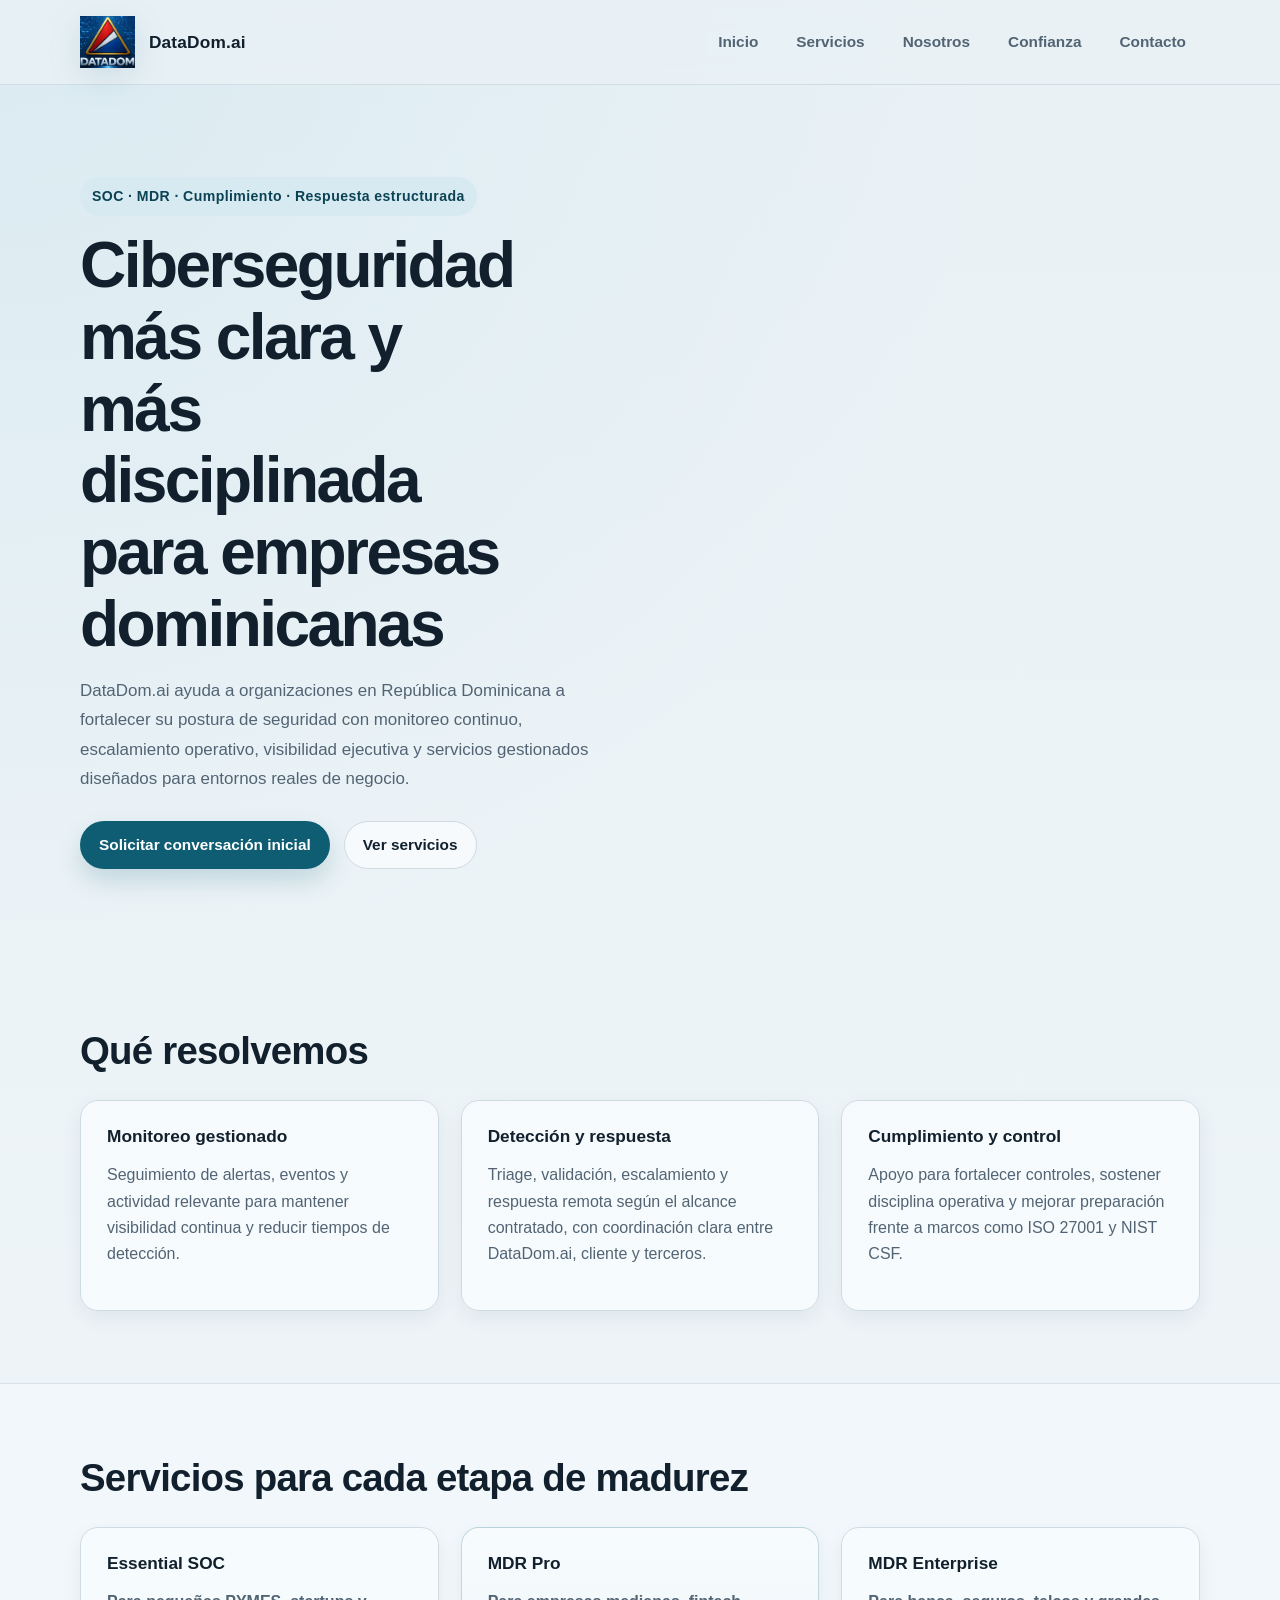
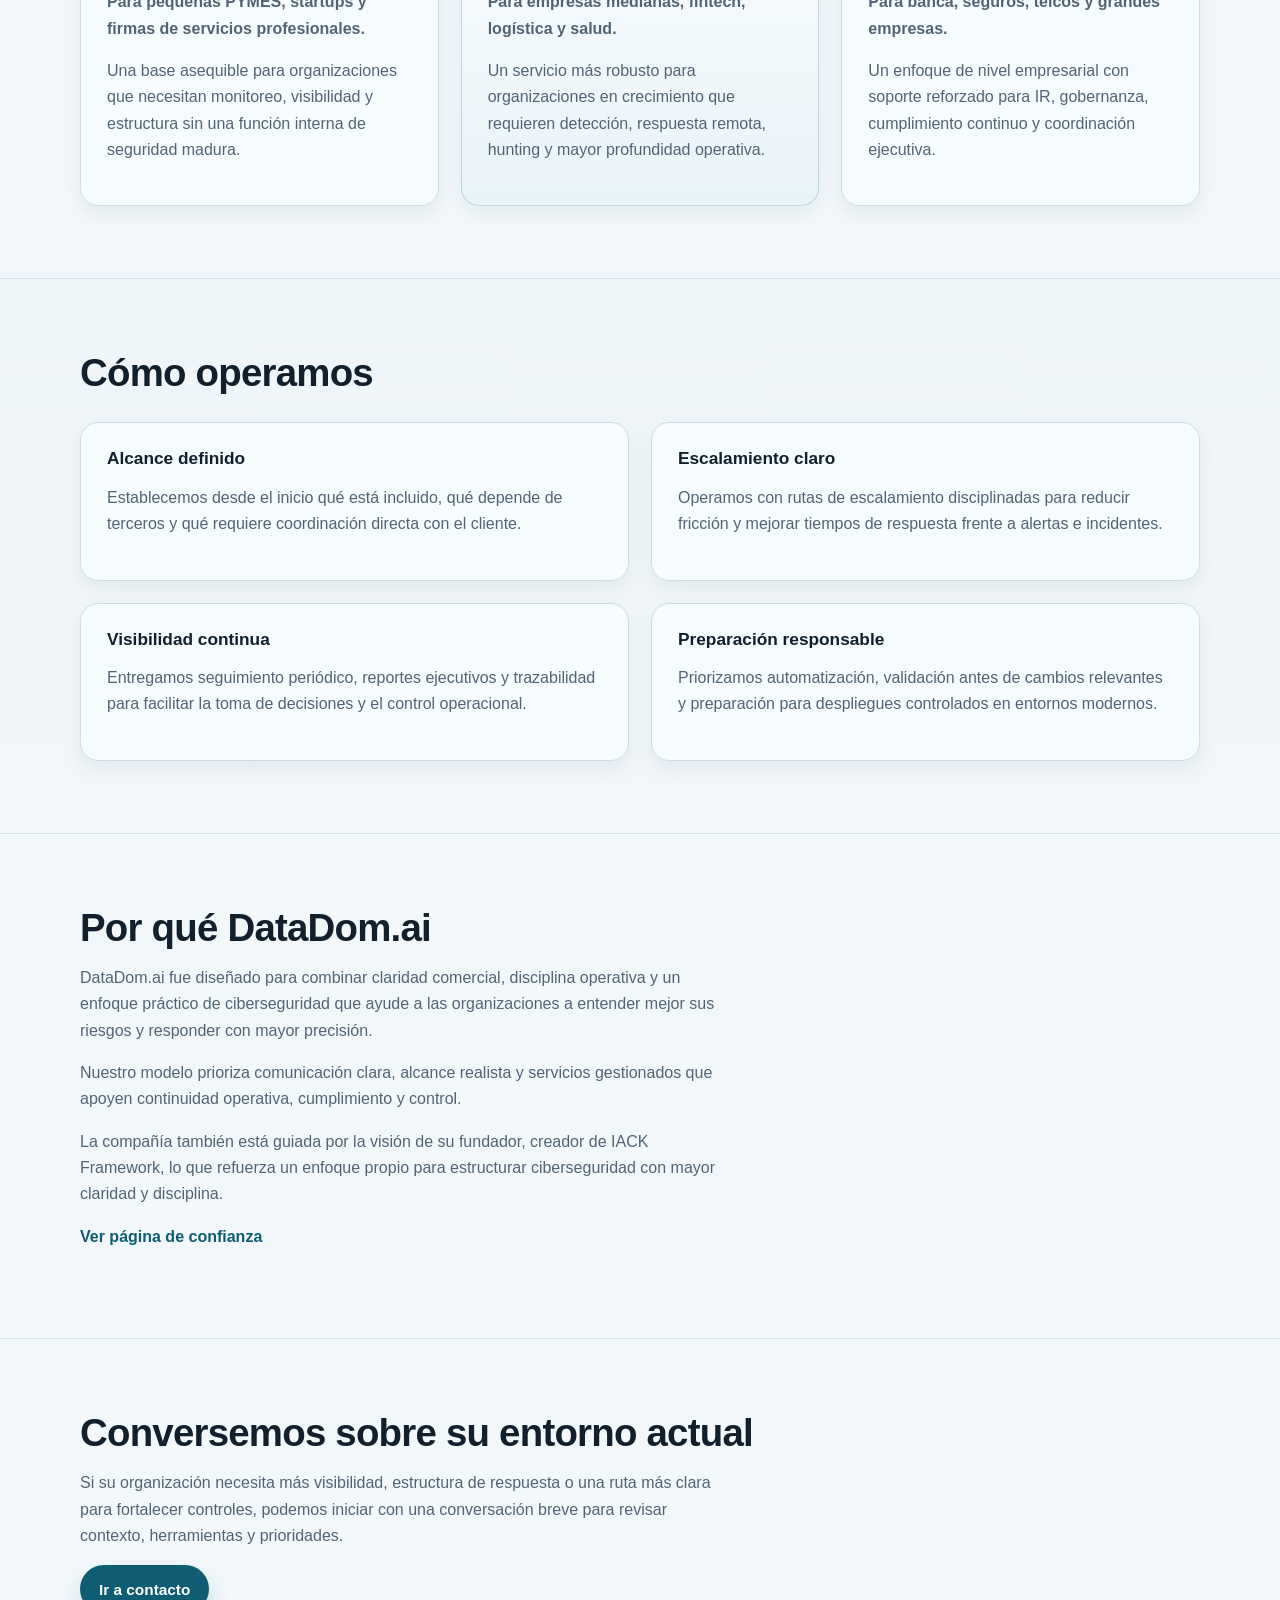
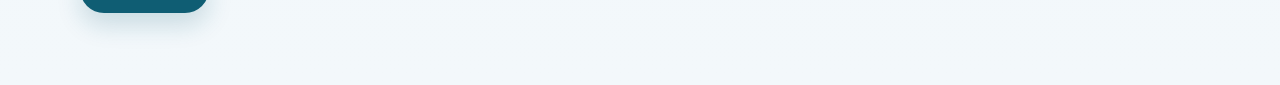
==== commit ee6810a4: "content: add IACK Framework credibility line to homepage" ====
--- a/index.html
+++ b/index.html
@@ -115,7 +115,7 @@
       <div class="container">
         <h2>Por qué DataDom.ai</h2>
         <p>DataDom.ai fue diseñado para combinar claridad comercial, disciplina operativa y un enfoque práctico de ciberseguridad que ayude a las organizaciones a entender mejor sus riesgos y responder con mayor precisión.</p>
-        <p>Nuestro modelo prioriza comunicación clara, alcance realista y servicios gestionados que apoyen continuidad operativa, cumplimiento y control.</p>
+        <p>Nuestro modelo prioriza comunicación clara, alcance realista y servicios gestionados que apoyen continuidad operativa, cumplimiento y control.</p><p>La compañía también está guiada por la visión de su fundador, creador de IACK Framework, lo que refuerza un enfoque propio para estructurar ciberseguridad con mayor claridad y disciplina.</p>
         <p><a class="text-link" href="./trust.html">Ver página de confianza</a></p>
       </div>
     </section>
@@ -130,3 +130,4 @@
   </main>
 </body>
 </html>
+
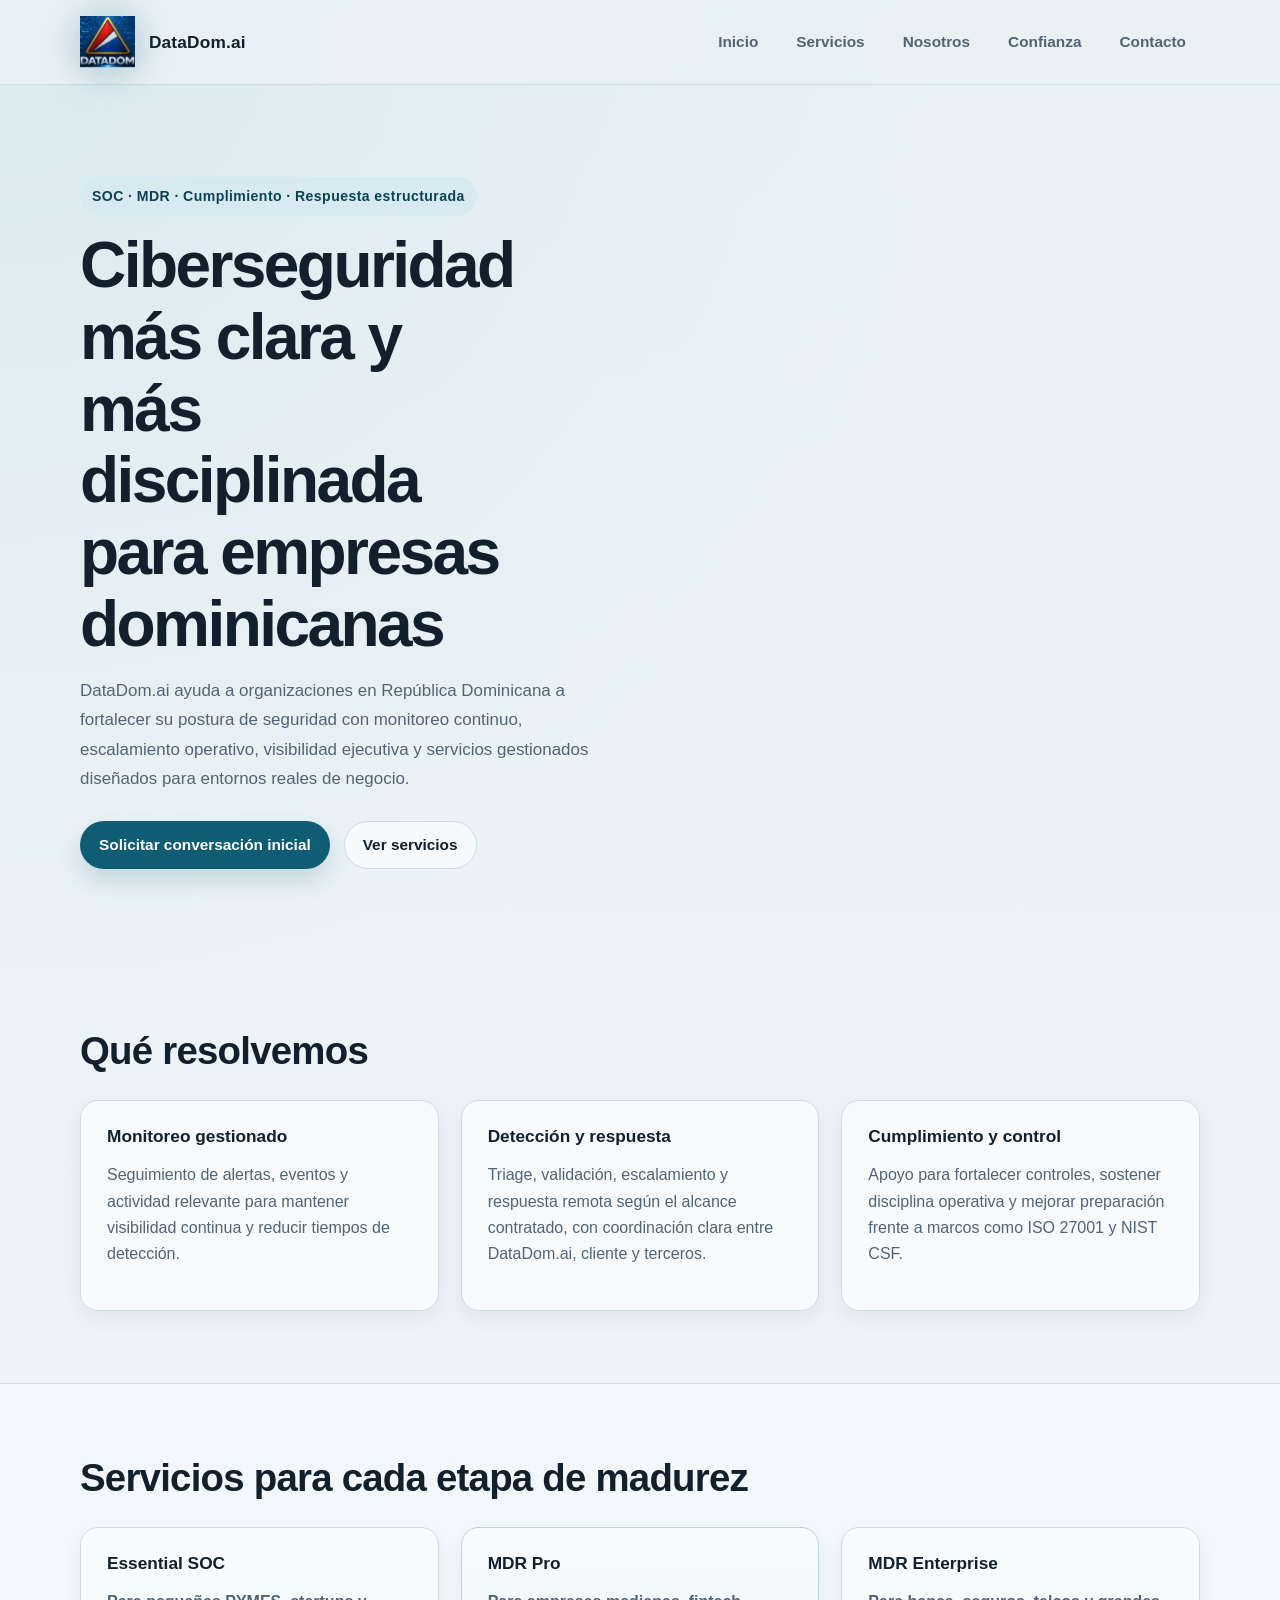
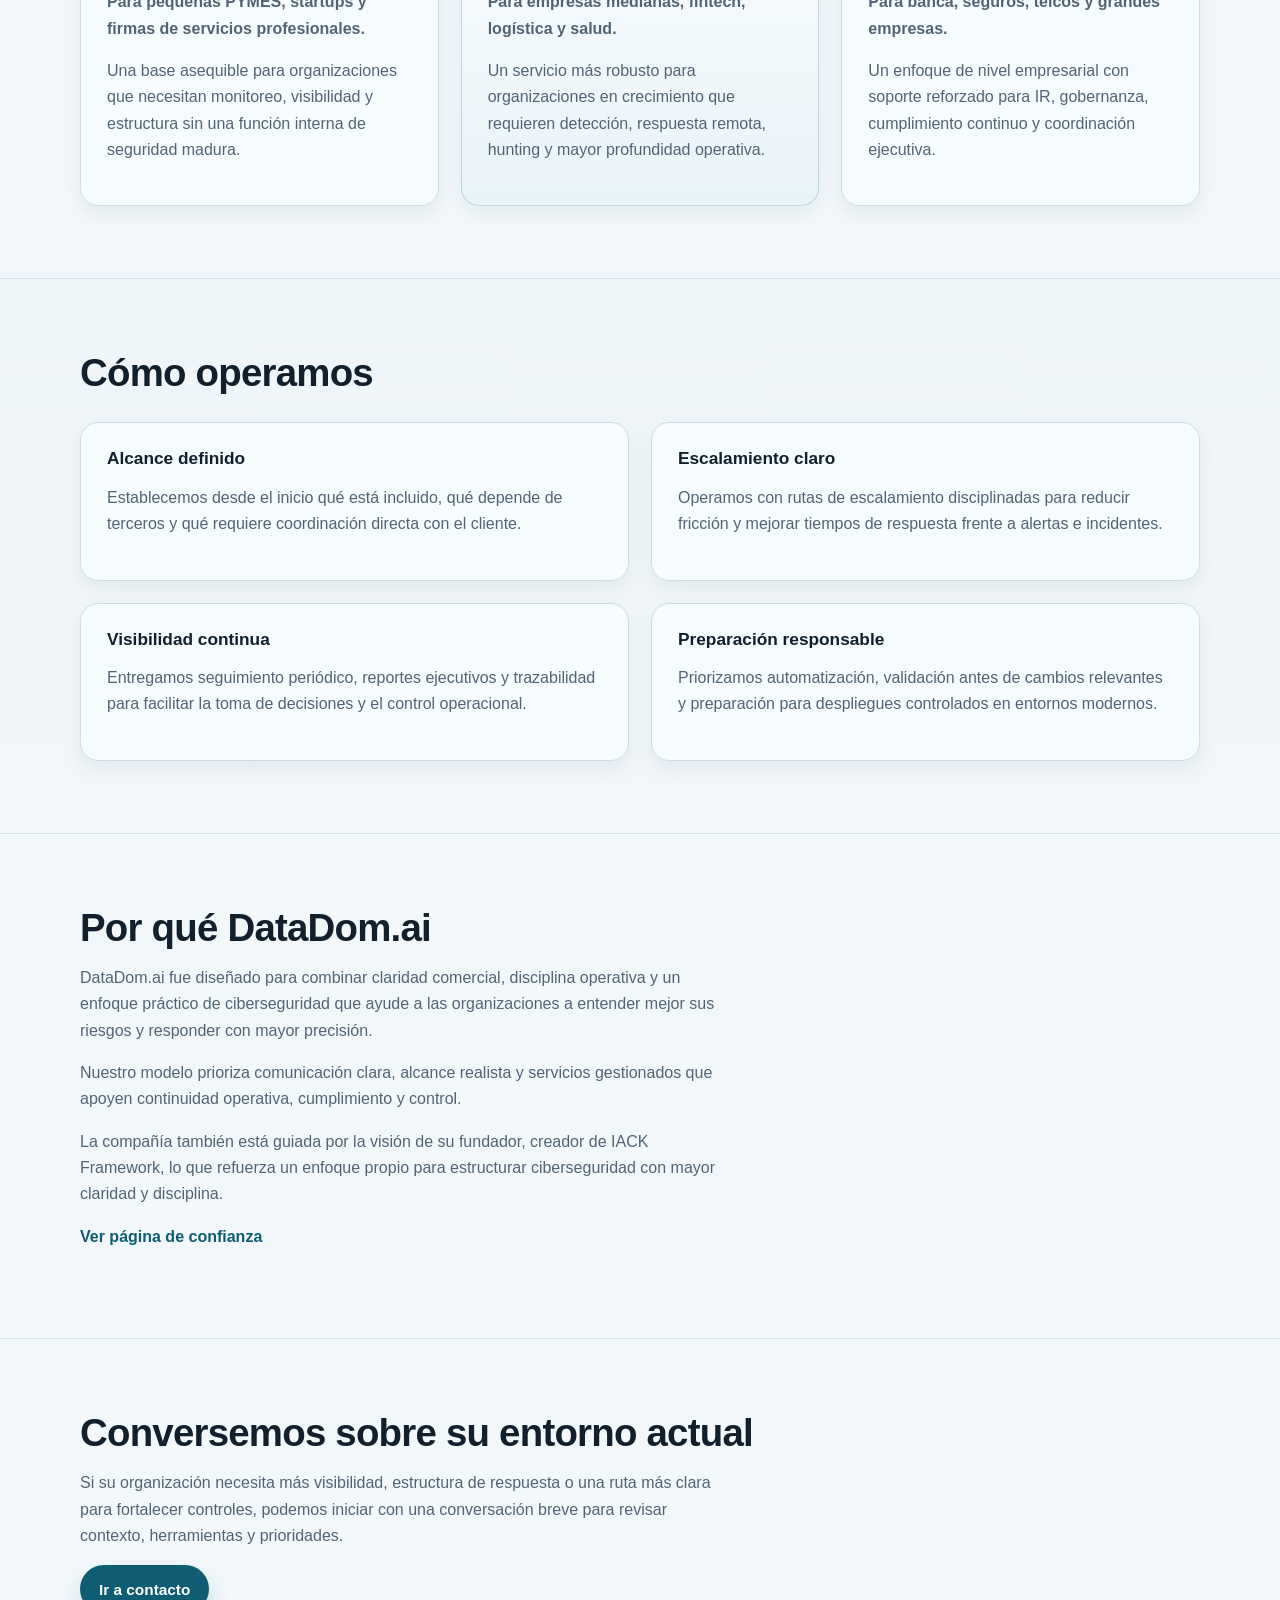
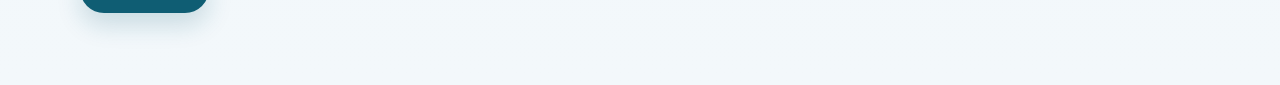
==== commit 74be7dd2: "feat: add warm futuristic logo intro animation" ====
--- a/index.html
+++ b/index.html
@@ -14,7 +14,7 @@
   <header class="site-header">
     <div class="container nav">
       <a class="brand-wrap" href="./index.html">
-        <img src="./assets/img/datadom-logo.png" alt="DataDom.ai logo" class="brand-logo" />
+        <img src="./assets/img/datadom-logo.png" alt="DataDom.ai logo" class="brand-logo brand-logo-intro" />
         <span class="brand-text">DataDom.ai</span>
       </a>
       <nav>
@@ -131,3 +131,4 @@
 </body>
 </html>
 
+
--- a/assets/css/style.css
+++ b/assets/css/style.css
@@ -346,3 +346,107 @@
     font-size: clamp(2.2rem, 8.5vw, 3.25rem);
   }
 }
+
+.brand-wrap {
+  position: relative;
+}
+
+.brand-logo-intro {
+  position: relative;
+  z-index: 2;
+  opacity: 0;
+  transform: translateY(10px) scale(0.96);
+  filter: blur(10px) drop-shadow(0 0 0 rgba(15,93,115,0));
+  animation: datadomLogoReveal 1.6s cubic-bezier(0.16, 1, 0.3, 1) 0.15s forwards;
+}
+
+.brand-wrap::before {
+  content: "";
+  position: absolute;
+  left: -18px;
+  top: 50%;
+  width: 92px;
+  height: 92px;
+  transform: translateY(-50%) scale(0.82);
+  border-radius: 999px;
+  background:
+    radial-gradient(circle, rgba(255, 196, 120, 0.22) 0%, rgba(15, 93, 115, 0.16) 42%, rgba(15, 93, 115, 0) 74%);
+  filter: blur(10px);
+  opacity: 0;
+  animation: datadomGlowBloom 1.8s ease-out 0.1s forwards;
+  pointer-events: none;
+}
+
+.brand-wrap::after {
+  content: "";
+  position: absolute;
+  left: -6px;
+  top: 50%;
+  width: 120px;
+  height: 1px;
+  transform: translateY(-50%) scaleX(0.2);
+  transform-origin: left center;
+  background: linear-gradient(90deg, rgba(255,196,120,0), rgba(255,196,120,0.8), rgba(79,152,163,0.75), rgba(79,152,163,0));
+  opacity: 0;
+  filter: blur(0.4px);
+  animation: datadomSignalSweep 1.25s ease-out 0.55s forwards;
+  pointer-events: none;
+}
+
+@keyframes datadomLogoReveal {
+  0% {
+    opacity: 0;
+    transform: translateY(10px) scale(0.96);
+    filter: blur(10px) drop-shadow(0 0 0 rgba(15,93,115,0));
+  }
+  60% {
+    opacity: 1;
+    transform: translateY(0) scale(1.015);
+    filter: blur(1.5px) drop-shadow(0 12px 26px rgba(15,93,115,0.16));
+  }
+  100% {
+    opacity: 1;
+    transform: translateY(0) scale(1);
+    filter: blur(0) drop-shadow(0 10px 20px rgba(15,93,115,0.12));
+  }
+}
+
+@keyframes datadomGlowBloom {
+  0% {
+    opacity: 0;
+    transform: translateY(-50%) scale(0.82);
+  }
+  45% {
+    opacity: 1;
+    transform: translateY(-50%) scale(1.04);
+  }
+  100% {
+    opacity: 0.72;
+    transform: translateY(-50%) scale(1);
+  }
+}
+
+@keyframes datadomSignalSweep {
+  0% {
+    opacity: 0;
+    transform: translateY(-50%) scaleX(0.2);
+  }
+  35% {
+    opacity: 0.95;
+  }
+  100% {
+    opacity: 0;
+    transform: translateY(-50%) scaleX(1.18);
+  }
+}
+
+@media (prefers-reduced-motion: reduce) {
+  .brand-logo-intro,
+  .brand-wrap::before,
+  .brand-wrap::after {
+    animation: none !important;
+    opacity: 1 !important;
+    transform: none !important;
+    filter: none !important;
+  }
+}
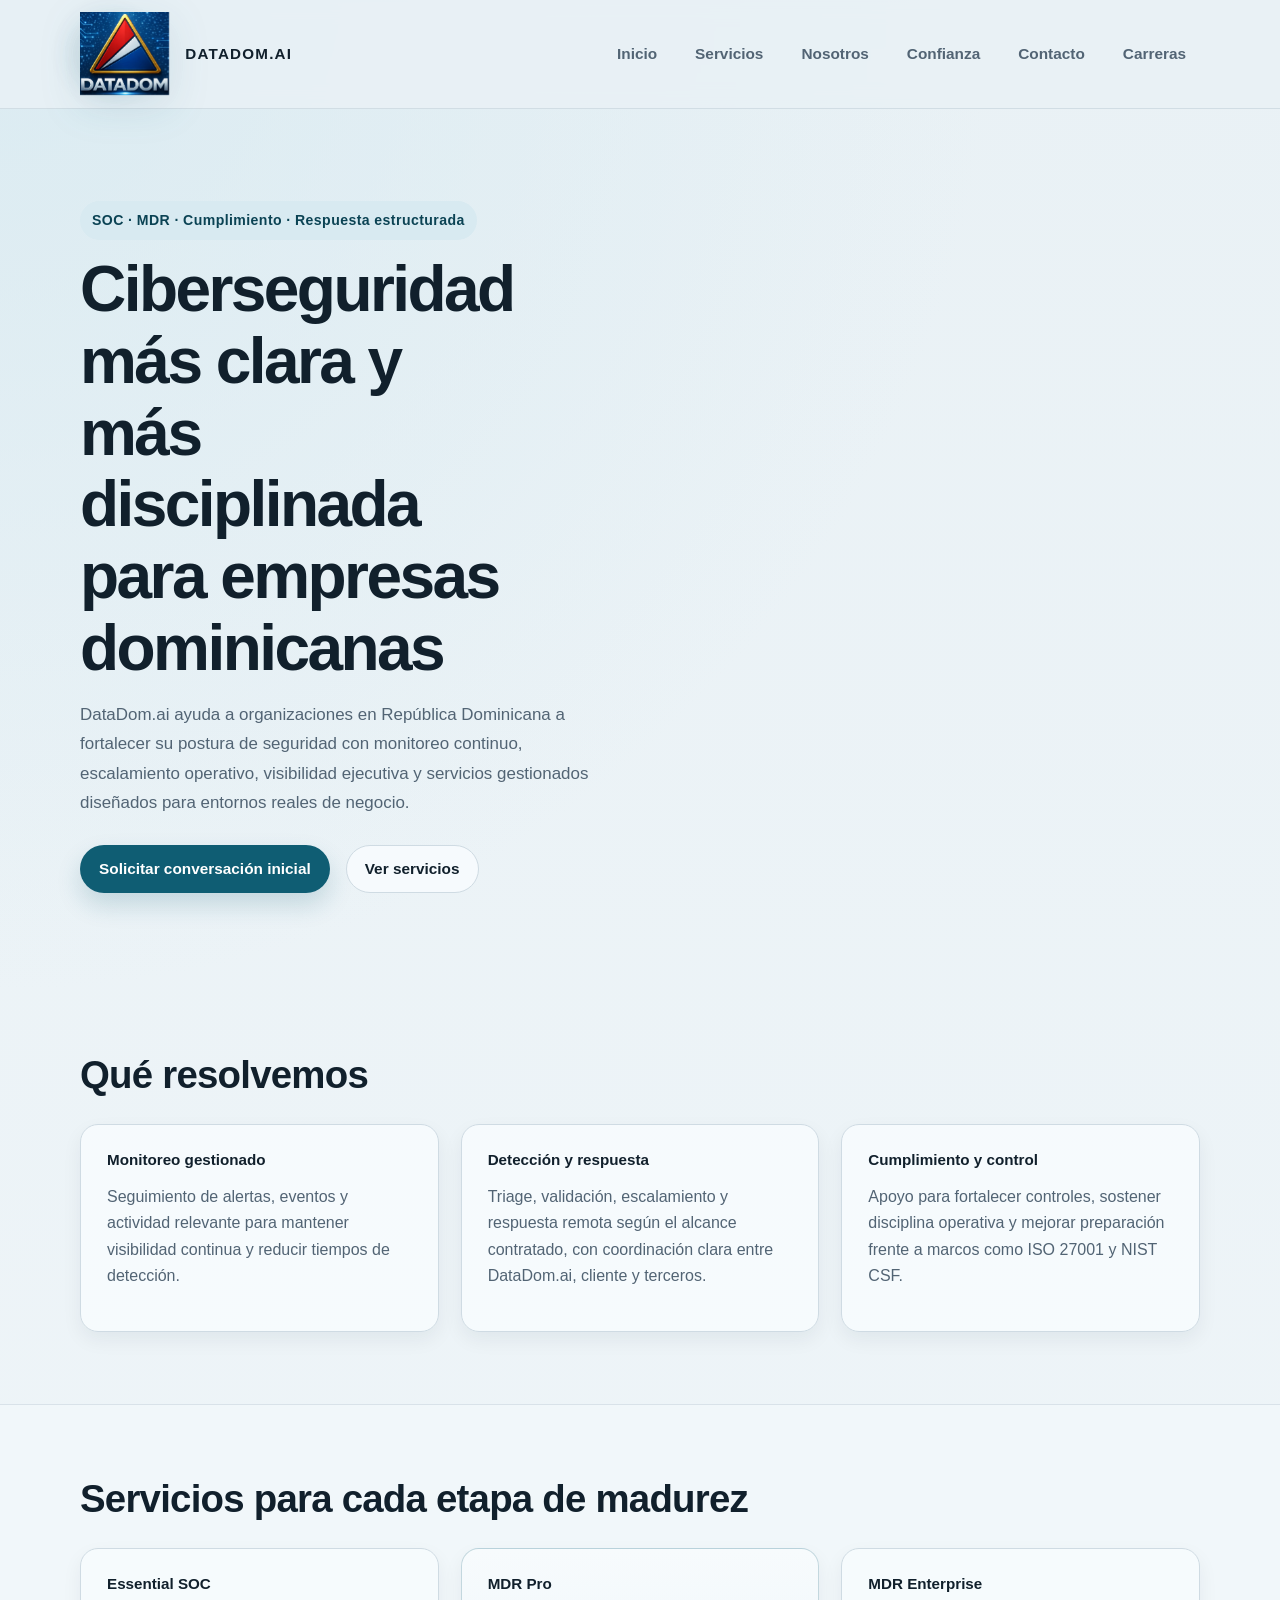
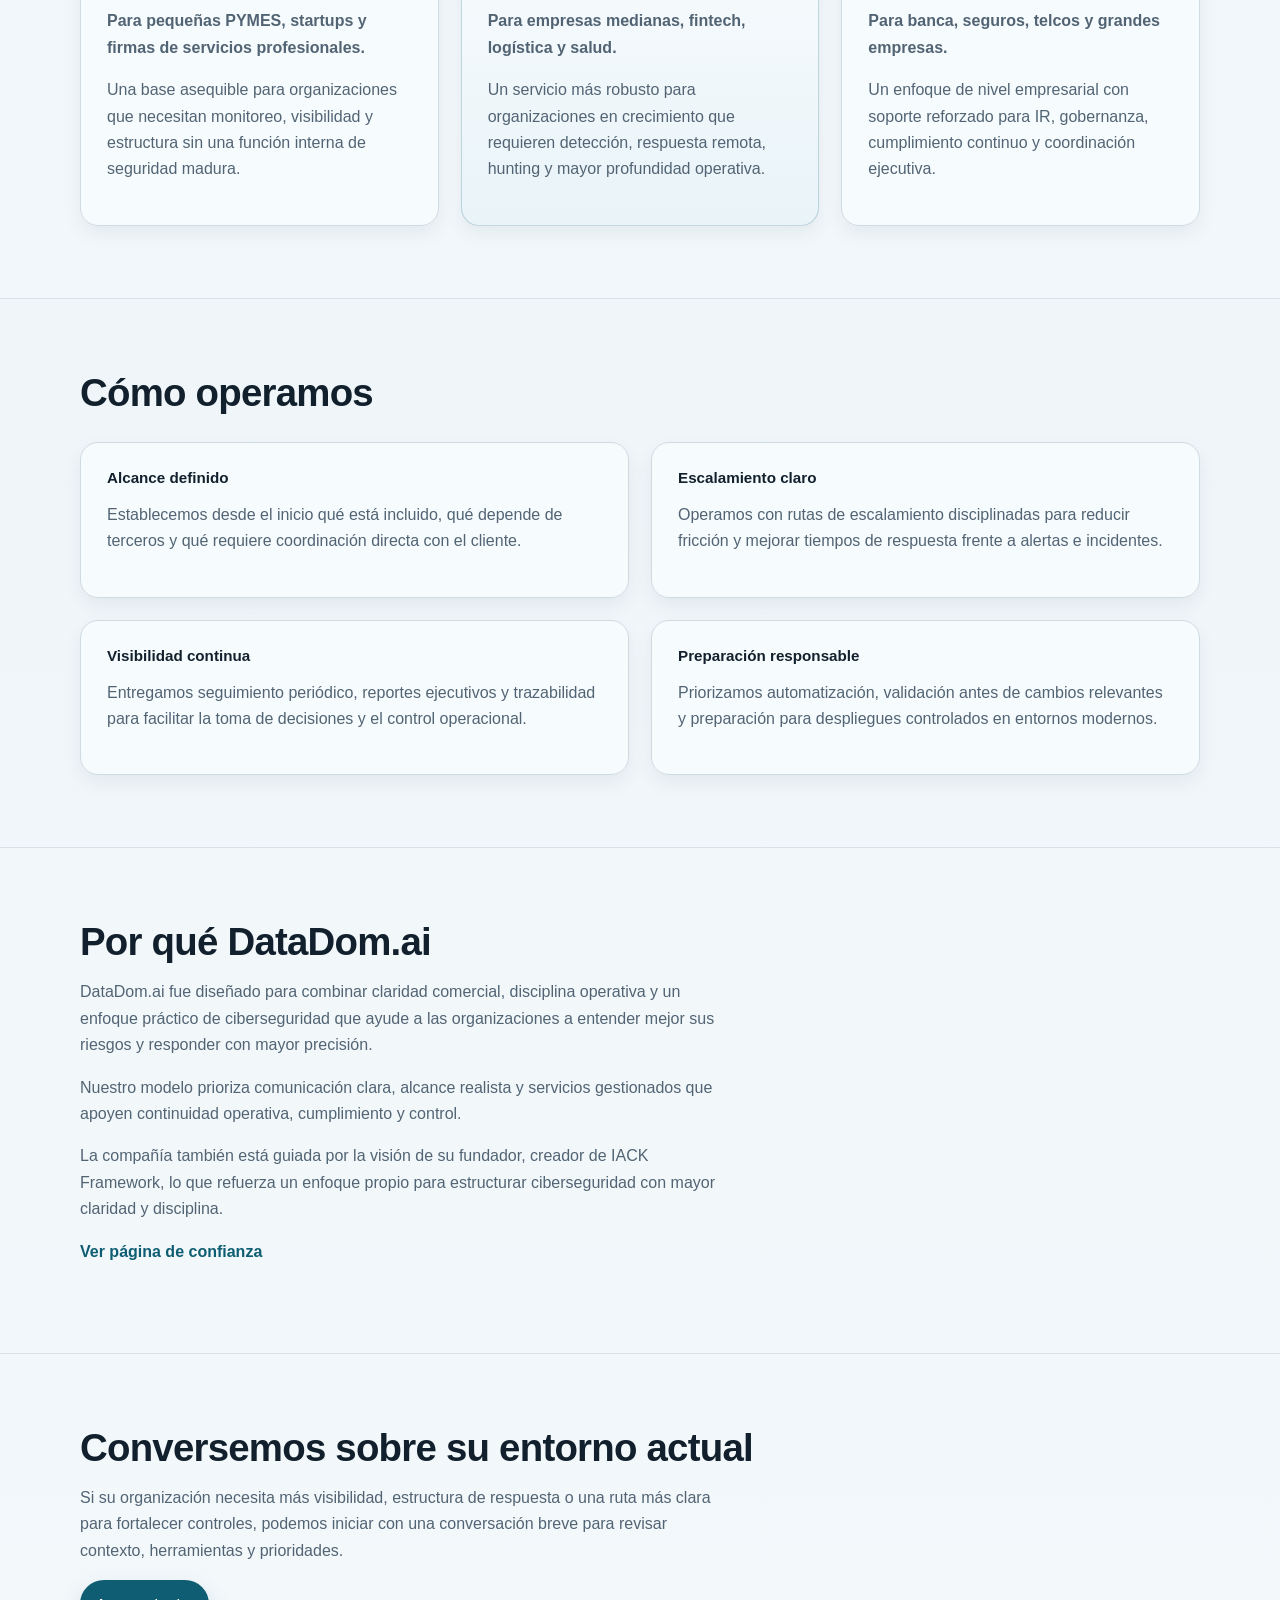
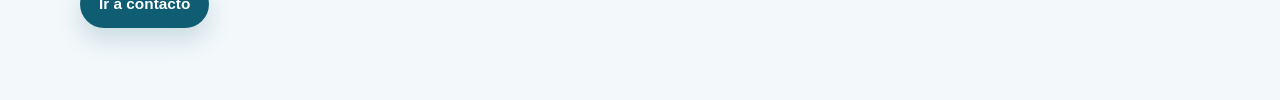
==== commit 9086f3ad: "feat: add careers page and update site navigation" ====
--- a/index.html
+++ b/index.html
@@ -22,7 +22,7 @@
         <a href="./services.html">Servicios</a>
         <a href="./about.html">Nosotros</a>
         <a href="./trust.html">Confianza</a>
-        <a href="./contact.html">Contacto</a>
+        <a href="./contact.html">Contacto</a><a href="./careers.html">Carreras</a>
       </nav>
     </div>
   </header>
@@ -132,3 +132,4 @@
 </html>
 
 
+
--- a/assets/css/style.css
+++ b/assets/css/style.css
@@ -69,7 +69,7 @@
 }
 
 .nav {
-  min-height: 84px;
+  min-height: 108px;
   display: flex;
   align-items: center;
   justify-content: space-between;
@@ -79,20 +79,22 @@
 .brand-wrap {
   display: inline-flex;
   align-items: center;
-  gap: 14px;
+  gap: 16px;
 }
 
 .brand-logo {
-  height: clamp(38px, 4vw, 52px);
+  height: clamp(62px, 6.5vw, 84px);
   width: auto;
   object-fit: contain;
   filter: drop-shadow(0 8px 16px rgba(15,93,115,0.12));
 }
 
 .brand-text {
-  font-size: 1.08rem;
-  font-weight: 800;
-  letter-spacing: 0.01em;
+  line-height: 1;
+
+  font-size: 0.95rem;
+  font-weight: 700;
+  letter-spacing: 0.08em; text-transform: uppercase;
 }
 
 nav {
@@ -130,7 +132,7 @@
   background: var(--primary-soft);
   color: var(--primary-dark);
   font-size: .88rem;
-  font-weight: 800;
+  font-weight: 700;
   letter-spacing: .03em;
 }
 
@@ -155,7 +157,7 @@
 }
 
 h3 {
-  font-size: 1.08rem;
+  font-size: 0.95rem;
 }
 
 p {
@@ -173,7 +175,7 @@
 .hero-actions {
   display: flex;
   flex-wrap: wrap;
-  gap: 14px;
+  gap: 16px;
   margin-top: 28px;
 }
 
@@ -190,7 +192,7 @@
   padding: 0 18px;
   border-radius: 999px;
   font-size: .96rem;
-  font-weight: 800;
+  font-weight: 700;
   border: 1px solid transparent;
   cursor: pointer;
 }
@@ -220,7 +222,7 @@
 
 .text-link {
   color: var(--primary);
-  font-weight: 800;
+  font-weight: 700;
 }
 
 .text-link:hover {
@@ -311,12 +313,15 @@
 }
 
 @media (max-width: 760px) {
+  .brand-logo {
+    height: clamp(54px, 13vw, 66px);
+  }
   .section {
     padding: 56px 0;
   }
 
   .nav {
-    padding: 14px 0;
+    padding: 16px 0;
     flex-direction: column;
     align-items: flex-start;
   }
@@ -450,3 +455,5 @@
     filter: none !important;
   }
 }
+
+
